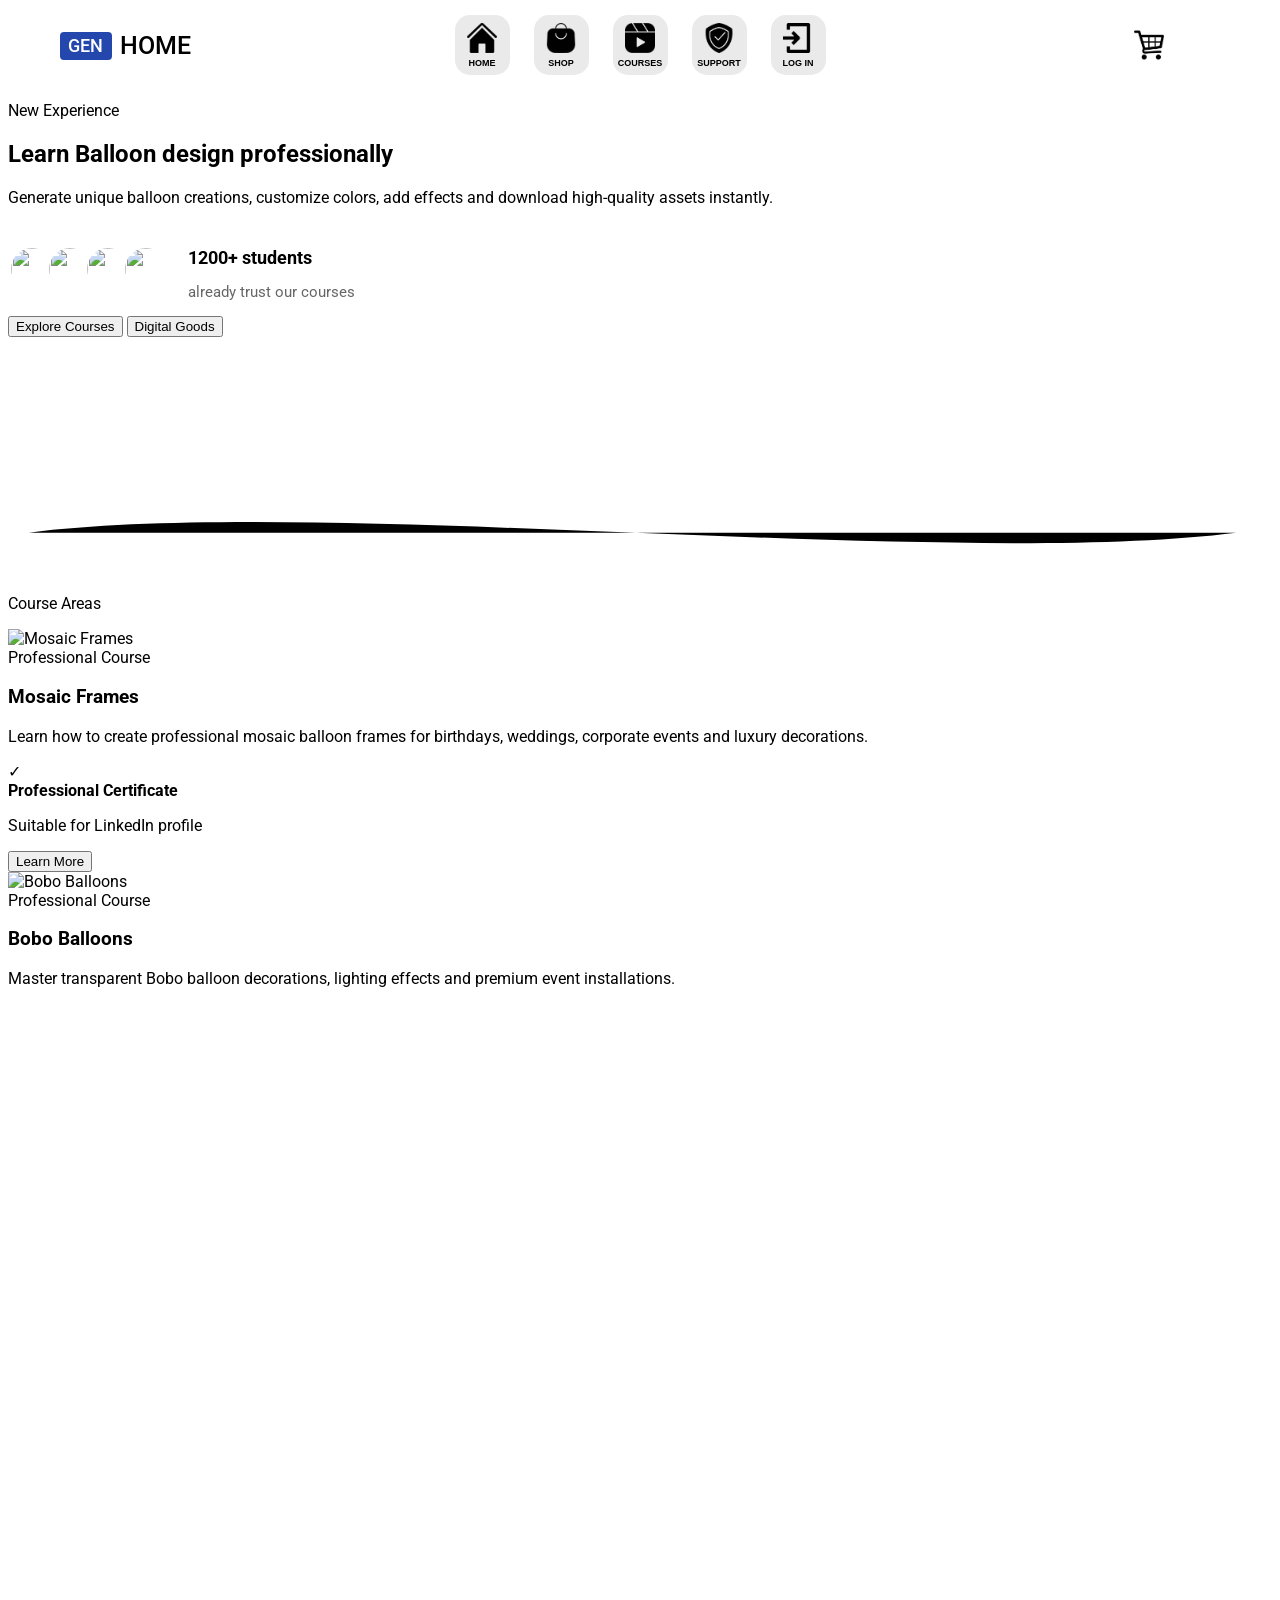
==== index.html @ 473365c7 "Update fmt.Println message from 'Hello' to 'Goodbye'" ====
<!DOCTYPE html>
<html>
  <head>
    <title>GenSpace</title>

    <meta name="viewport" content="width=device-width, initial-scale=1">

    <link rel="preconnect" href="https://fonts.googleapis.com">
    <link rel="preconnect" href="https://fonts.gstatic.com" crossorigin>
    <link href="https://fonts.googleapis.com/css2?family=Roboto:ital,wght@0,100..900;1,100..900&display=swap"
      rel="stylesheet">
    <link rel="stylesheet" href="styles/header.css">
    <link rel="stylesheet" href="styles/general.css">
    <link rel="stylesheet" href="styles/ad-style.css">
    <link rel="stylesheet" href="styles/footer.css">
    <link rel="stylesheet" href="styles/course.css">

    <link rel="stylesheet" href="styles/hero-block.css">
    <link rel="stylesheet" href="styles/update.css">
    <link rel="stylesheet" href="styles/product.css">
    <link rel="stylesheet" href="styles/index.css">
    <link rel="stylesheet" href="styles/showcase-test.css">
    <link rel="stylesheet" href="styles/dividing-line.css">
    <link rel="stylesheet" href="styles/course-areas.css">

    <script defer src="js/header.js"></script>
    <script defer src="js/confetti.js"></script>
    <script src="js/cart.js"></script>

    <script src="https://cdn.jsdelivr.net/npm/@supabase/supabase-js@2"></script>
    <script src="js/supabase.js"></script>
    <script defer src="js/home-products.js"></script>
  </head>
  <body>
    <header class="header">
      <button class="header-burger-btn" id="burger">
        <span></span><span></span><span></span>
      </button>
      <div class="logo" id="logo">
        <div>
          <div class="logo-txt">
            <p>GEN</p>
          </div>
        </div>
        <div class="page-name">
          <p>HOME</p>
        </div>
      </div>
      <div class="menu-buttons-row">
        <div class="menu-button-box">
          <button class="menu-button" onclick="window.location.href='index.html';">
            <img src="icons/home.png">
            HOME
          </button>
        </div>
        <div class="menu-button-box">
          <button class="menu-button" onclick="window.location.href='product-catalog.html';">
            <img src="icons/shop.png">
            SHOP
          </button>
      </div>
        <div class="menu-button-box">
          <button class="menu-button" onclick="window.location.href='course-catalog.html';">
            <img src="icons/courses.png">
            COURSES
          </button>
        </div>
        <div class="menu-button-box">
          <button class="menu-button">
            <img src="icons/support.png">
            SUPPORT
          </button>
        </div>
        <div class="menu-button-box">
          <button class="menu-button" onclick="window.location.href='auth.html';">
            <img src="icons/log in.png">
            LOG IN
          </button>
        </div>
      </div>
      <div class="cart">
        <button class="cart-button">
         <img src="icons/cart-2.png"> 
          </button>
      </div>
    </header>

  <section class="showcase-section">
  
    <div class="showcase-left">
  
      <span class="showcase-badge">
        New Experience
      </span>
  
      <h2>
        Learn Balloon design professionally
      </h2>
  
      <p>
        Generate unique balloon creations, customize colors,
        add effects and download high-quality assets instantly.
      </p>

      <div class="students">

          <div class="student-avatars">

            <img src="https://i.pravatar.cc/100?img=1" alt="">
            <img src="https://i.pravatar.cc/100?img=2" alt="">
            <img src="https://i.pravatar.cc/100?img=3" alt="">
            <img src="https://i.pravatar.cc/100?img=4" alt="">

          </div>

          <div class="student-info">
            <h4>1200+ students</h4>
            <p>already trust our courses</p>
          </div>

        </div>
  
      <div class="showcase-buttons">
        <button class="showcase-primary">
          Explore Courses
        </button>
  
        <button class="showcase-secondary">
          Digital Goods
        </button>
      </div>

    </div>
  
    <div class="showcase-right">
  
      <div class="showcase-video-box">
  
        <video autoplay muted loop playsinline class="showcase-video">
  
          <source src="videos/balloons-demo.mp4" type="video/mp4">
  
        </video>
  
      </div>
  
    </div>
  
  </section>

  <section class="dividing line">
    <div class="wave-divider">
  <svg viewBox="0 0 1200 80" preserveAspectRatio="none">
    <path
      d="M20 40
         C300 5, 900 75, 1180 40"
      class="wave-line"
    />
  </svg>
</div>
  </section>

  <div class="topic">
    <p>Course Areas</p>
  </div>

  <section class="course-areas">

  <div class="course-area-card">

    <div class="course-area-image">
      <img src="/mosaic.webp" alt="Mosaic Frames">
    </div>

    <div class="course-area-content">

      <span class="course-tag">
        Professional Course
      </span>

      <h3>Mosaic Frames</h3>

      <p>
        Learn how to create professional mosaic balloon frames for
        birthdays, weddings, corporate events and luxury decorations.
      </p>

      <div class="certificate-card">

        <div class="certificate-icon">
          ✓
        </div>

        <div>
          <strong>Professional Certificate</strong>
          <p>Suitable for LinkedIn profile</p>
        </div>

      </div>

      <button class="showcase-primary">
        Learn More
      </button>

    </div>

    

  </div>

  <div class="course-area-card">

    <div class="course-area-image">
      <img src="/bobo.webp" alt="Bobo Balloons">
    </div>

    <div class="course-area-content">

      <span class="course-tag">
        Professional Course
      </span>

      <h3>Bobo Balloons</h3>

      <p>
        Master transparent Bobo balloon decorations, lighting effects
        and premium event installations.
      </p>

      <div class="certificate-card">

        <div class="certificate-icon">
          ✓
        </div>

        <div>
          <strong>Professional Certificate</strong>
          <p>Suitable for LinkedIn profile</p>
        </div>

      </div>

      <button class="showcase-primary">
        Learn More
      </button>

    </div>

  </div>

  <div class="course-area-card">

    <div class="course-area-image">
      <img src="/balloon-design.webp" alt="Balloon Art">
    </div>

    <div class="course-area-content">

      <span class="course-tag">
        Professional Course
      </span>

      <h3>Balloon Art</h3>

      <p>
        Create stunning balloon sculptures, figures and artistic
        installations for events and exhibitions.
      </p>

      <div class="certificate-card">

        <div class="certificate-icon">
          ✓
        </div>

        <div>
          <strong>Professional Certificate</strong>
          <p>Suitable for LinkedIn profile</p>
        </div>

      </div>

      <button class="showcase-primary">
        Learn More
      </button>

    </div>

  </div>

  <div class="course-area-card">

    <div class="course-area-image">
      <img src="/digital.webp" alt="Digital Products">
    </div>

    <div class="course-area-content">

      <span class="course-tag">
        Professional Course
      </span>

      <h3>Digital Products Creation</h3>

      <p>
        Learn to create templates, guides, PDFs and digital products
        for balloon professionals.
      </p>

      <div class="certificate-card">

        <div class="certificate-icon">
          ✓
        </div>

        <div>
          <strong>Professional Certificate</strong>
          <p>Suitable for LinkedIn profile</p>
        </div>

      </div>

      <button class="showcase-primary">
        Learn More
      </button>

    </div>

  </div>

  <div class="course-area-card">

    <div class="course-area-image">
      <img src="/tool.webp" alt="Tools & Equipment">
    </div>

    <div class="course-area-content">

      <span class="course-tag">
        Professional Course
      </span>

      <h3>Tools & Equipment</h3>

      <p>
        Understand professional tools, inflation systems and equipment
        used by successful balloon decorators.
      </p>

      <div class="certificate-card">

        <div class="certificate-icon">
          ✓
        </div>

        <div>
          <strong>Professional Certificate</strong>
          <p>Suitable for LinkedIn profile</p>
        </div>

      </div>

      <button class="showcase-primary">
        Learn More
      </button>

    </div>

  </div>

</section>

  <section class="updates-section">

  <div class="updates-container">

    <div class="updates-left">

      <!--<div class="updates-badge">
        🔥 Latest Updates
      </div>-->

      <h2 class="updates-title">
        Stay Updated With Our
        <span>Latest Releases</span>
      </h2>
    </div>

    <div class="updates-right">

      <div class="update-card">
        <div class="update-tag">NEW COURSE</div>
        <h3>Luxury Balloon Installations</h3>
        <p>Master premium event decorations with step-by-step guidance.</p>
      </div>

      <div class="update-card">
        <div class="update-tag">NEW TEMPLATE</div>
        <h3>Printable Design Pack</h3>
        <p>Professional PDF resources ready for instant download.</p>
      </div>

      <div class="update-card">
        <div class="update-tag">COMING SOON</div>
        <h3>Business Growth Academy</h3>
        <p>Learn pricing, marketing and client acquisition strategies.</p>
      </div>

    </div>

  </div>

</section>

    <section class="featured-products">
  <div class="section-header">
    <h2>Featured Courses</h2>
    <button onclick="location.href='course-catalog.html'">
      View All
    </button>
  </div>

  <div id="featured-courses" class="catalog-grid"></div>
</section>

<section class="featured-products">
  <div class="section-header">
    <h2>Digital Goods</h2>
    <button onclick="location.href='product-catalog.html'">
      View All
    </button>
  </div>

  <div id="featured-files" class="catalog-product-grid"></div>
</section>


    <section class="digital-goods-preview">

    </section>

    <footer class="footer">
    
      <!-- TOP -->
      <div class="footer-top">
    
        <!-- Brand -->
        <div class="footer-brand">
            <span class="footer-logo-word">GENBALLOON LTD</span>
          </a>
          <p>Step-by-step balloon tutorials and digital courses for decorators of all levels.</p>
    
          <!-- Social -->
          <div class="social-row">
            <a href="#" class="social-btn" aria-label="TikTok">
              <svg viewBox="0 0 24 24" width="18" height="18">
                <path fill="currentColor"
                  d="M19.59 6.69a4.83 4.83 0 0 1-3.77-4.25V2h-3.45v13.67a2.89 2.89 0 0 1-2.88 2.5 2.89 2.89 0 0 1-2.89-2.89 2.89 2.89 0 0 1 2.89-2.89c.28 0 .54.04.79.1V9.01a6.33 6.33 0 0 0-.79-.05 6.34 6.34 0 0 0-6.34 6.34 6.34 6.34 0 0 0 6.34 6.34 6.34 6.34 0 0 0 6.33-6.34V8.69a8.2 8.2 0 0 0 4.79 1.52V6.76a4.85 4.85 0 0 1-1.02-.07z" />
              </svg>
            </a>
            <a href="#" class="social-btn" aria-label="Instagram">
              <svg viewBox="0 0 24 24" width="18" height="18" fill="none" stroke="currentColor" stroke-width="2"
                stroke-linecap="round" stroke-linejoin="round">
                <rect x="2" y="2" width="20" height="20" rx="5" ry="5" />
                <circle cx="12" cy="12" r="4" />
                <circle cx="17.5" cy="6.5" r="0.5" fill="currentColor" stroke="none" />
              </svg>
            </a>
            <a href="#" class="social-btn" aria-label="Facebook">
              <svg viewBox="0 0 24 24" width="18" height="18">
                <path fill="currentColor" d="M18 2h-3a5 5 0 0 0-5 5v3H7v4h3v8h4v-8h3l1-4h-4V7a1 1 0 0 1 1-1h3z" />
              </svg>
            </a>
            <a href="#" class="social-btn" aria-label="YouTube">
              <svg viewBox="0 0 24 24" width="18" height="18">
                <path fill="currentColor"
                  d="M22.54 6.42a2.78 2.78 0 0 0-1.95-1.96C18.88 4 12 4 12 4s-6.88 0-8.59.46a2.78 2.78 0 0 0-1.95 1.96A29 29 0 0 0 1 12a29 29 0 0 0 .46 5.58A2.78 2.78 0 0 0 3.41 19.6C5.12 20 12 20 12 20s6.88 0 8.59-.46a2.78 2.78 0 0 0 1.95-1.95A29 29 0 0 0 23 12a29 29 0 0 0-.46-5.58z" />
                <polygon fill="#fff" points="9.75 15.02 15.5 12 9.75 8.98 9.75 15.02" />
              </svg>
            </a>
          </div>
    
        </div>
    
        <!-- Services -->
        <div class="footer-col">
          <h4>Services</h4>
          <ul>
            <li><a href="#">Courses</a></li>
            <li><a href="#">Digital goods</a></li>
            <li><a href="#">Merch <span class="badge-new">new</span></a></li>
            <li><a href="#">Subscription</a></li>
          </ul>
        </div>
    
        <!-- Company -->
        <div class="footer-col">
          <h4>Company</h4>
          <ul>
            <li><a href="#">About us</a></li>
            <li><a href="#">Blog</a></li>
            <li><a href="#">Affiliates</a></li>
            <li><a href="#">Press</a></li>
          </ul>
        </div>
    
        <!-- Support -->
        <div class="footer-col">
          <h4>Support</h4>
          <ul>
            <li><a href="#">Contact us</a></li>
            <li><a href="#">FAQ</a></li>
            <li><a href="#">Shipping & delivery</a></li>
            <li><a href="#">Returns</a></li>
          </ul>
        </div>
    
      </div><!-- /footer-top -->
    
      <!-- TRUST BAR -->
      <div class="footer-trust">
        <span class="trust-label">Why shop with us</span>
        <div class="trust-pills">
          <div class="trust-pill">
            <svg viewBox="0 0 24 24">
              <path d="M12 22s8-4 8-10V5l-8-3-8 3v7c0 6 8 10 8 10z" />
            </svg>
            Secure checkout
          </div>
          <div class="trust-pill">
            <svg viewBox="0 0 24 24">
              <path d="M21 15v4a2 2 0 0 1-2 2H5a2 2 0 0 1-2-2v-4" />
              <polyline points="7 10 12 15 17 10" />
              <line x1="12" y1="15" x2="12" y2="3" />
            </svg>
            Instant digital access
          </div>
          <div class="trust-pill">
            <svg viewBox="0 0 24 24">
              <polyline points="20 12 20 22 4 22 4 12" />
              <rect x="2" y="7" width="20" height="5" />
              <path d="M12 22V7" />
              <path d="M12 7H7.5a2.5 2.5 0 0 1 0-5C11 2 12 7 12 7z" />
              <path d="M12 7h4.5a2.5 2.5 0 0 0 0-5C13 2 12 7 12 7z" />
            </svg>
            Free gift included
          </div>
          <div class="trust-pill">
            <svg viewBox="0 0 24 24">
              <path
                d="M22 16.92v3a2 2 0 0 1-2.18 2 19.79 19.79 0 0 1-8.63-3.07A19.5 19.5 0 0 1 4.69 12a19.79 19.79 0 0 1-3.07-8.67A2 2 0 0 1 3.6 1.29h3a2 2 0 0 1 2 1.72c.127.96.361 1.903.7 2.81a2 2 0 0 1-.45 2.11L7.91 8.91a16 16 0 0 0 6 6l.91-.91a2 2 0 0 1 2.11-.45c.907.339 1.85.573 2.81.7A2 2 0 0 1 21.73 16.92z" />
            </svg>
            Friendly support
          </div>
        </div>
      </div>
    
      <!-- BOTTOM -->
      <div class="footer-bottom">
        <span class="footer-copy">© 2026 Genballoon Ltd. All rights reserved.</span>
        <nav class="footer-legal" aria-label="Legal links">
          <a href="#">Privacy policy</a>
          <a href="#">Terms of use</a>
          <a href="#">Cookie settings</a>
        </nav>
      </div>
    
    </footer>

    

  </body>
</html>
---- styles/header.css ----
header {
  height: 90px;
  
  display: flex;
  flex-direction: row;
  justify-content: space-between;
  align-items: center;

  position: fixed;
  top: 0;
  left: 0;
  right: 0;

  padding-top: 0;

  z-index: 100;

  background-color: rgb(255, 255, 255);
  /*border-radius: 0px 0px 15px 15px;
  box-shadow: 5px 5px 5px 5px rgba(-10, 0.15, 0.15, 0.08);*/
}

.header-burger-btn {
  display: none;
  position: relative;
  width: 100px;
  height: 40px;
  border: none;
  background-color: transparent;
  margin-left: 22px;
  z-index: 2;

  -webkit-tap-highlight-color: transparent;
}

.header-burger-btn span {
  position: absolute;
  width: 30px;
  height: 3px;
  background-color: black;
  left: 5px;
  top: 18.5px; /* (Высота кнопки 40 - высота палочки 3) / 2 */
  transition: transform .5s, opacity .5s, background-color .5s;
}

.header-burger-btn span:nth-child(1){
  transform: translateY(-10px);
}

.header-burger-btn span:nth-child(2){
  transform: translateY(0px);
}

.header-burger-btn span:nth-child(3){
  transform: translateY(10px);
}

.header.open .header-burger-btn span {
  background-color: rgb(127, 0, 0);
}

.header.open .header-burger-btn span:nth-child(1){
  transform: translateY(0) rotate(45deg);
}

.header.open .header-burger-btn span:nth-child(2){
  opacity: 0;
}

.header.open .header-burger-btn span:nth-child(3){
  transform: translateY(0) rotate(-45deg);
}

.logo {
  width: 250px;
  display: flex;
  align-items: center;
  justify-content: center;
  gap: 8px;
  cursor: pointer;

  user-select: none;
    -webkit-user-select: none;
    -moz-user-select: none;
    -ms-user-select: none;
}

.logo-txt {
  width: 52px;
  height: 28px;

  background-color: rgb(36, 71, 174);
  color: white;

  display: flex;
  justify-content: center;
  align-items: center;

  font-size: 18px;
  font-weight: 500;

  border-radius: 4px;
}

.logo-txt {
  margin-top: 1px;
}

.confetti {
  position: fixed;
  width: 10px;
  height: 10px;
  pointer-events: none;
  z-index: 9999;
  animation: confettiFly 1.5s ease-out forwards;
}

@keyframes confettiFly {
  0% {
    transform: translate(0, 0) rotate(0deg);
    opacity: 1;
  }

  100% {
    transform: translate(var(--x), var(--y)) rotate(720deg);
    opacity: 0;
  }
}

.logo-icon {
  height: 30px;
}

.page-name {
  font-size: 25px;
  font-weight: 500;
  padding-bottom: 0px;
  margin-left: 0px;
}

.menu-buttons-row {
  display: flex;
  flex-direction: row;
  justify-content: space-between;
  margin-left: 0px;
  align-items: center;
}

.menu-button {
  font-size: 9px;
  font-weight: 700;
  display: flex;
  flex-direction: column;
  row-gap: 5px;
  align-items: center;
  justify-content: center;
  width: 55px;
  height: 60px;
  background-color: rgb(234, 234, 234);
  border-width: 0;
  border-radius: 15px;
  margin-left: 12px;
  margin-right: 12px;
  transition:0.5s;
  cursor: pointer;
}

.menu-button img{
  height: 30px;
}

.menu-button:hover {
  background-color: rgb(252, 225, 157);
}

.menu-button.active {
  background-color: rgb(252, 225, 157); 
  cursor: default; 
}

.cart {
  width: 250px;
  text-align: start;
  display: flex;
  flex-direction: row;
  justify-content: center;
  align-items: center;
  column-gap: 10px;
}

.profile a{
  text-decoration: none;
}

.cart-button {
  width: 55px;
  height: 60px;
  font-size: 9px;
  font-weight: 700;
  display: flex;
  flex-direction: column;
  row-gap: 5px;
  align-items: start;
  justify-content: center;
  background-color: rgb(255, 255, 255);
  border-width: 0;
  border-radius: 15px;
  margin-left: 12px;
  margin-right: 12px;
  transition:0.5s;
  cursor: pointer;
  position: relative;
}

.cart-button img {
  height: 30px;
}

@media (max-width: 900px) {
  header {
    height: 75px;
  }

  .logo-txt {
    font-weight: 500;
  }

  .logo-icon {
    height: 30px;
  }

  .page-name {
    font-size: 25px;
  }

  .header-burger-btn {
    display: block;
  }

  .cart {
    width: 140px;
  }

  .profile-button {
    height: 40px;
    width: 40px;
    border-radius: 10px;
  }

  .menu-buttons-row {
    position: fixed;
    left: -95px;
    top: 0;
    width: 90px;
    height: 100dvh;
    display: block;
    padding: 90px 4px 20px 8px;
    background-color: white;
    transition: transform .5s;
    border: none; /* Сбрасываем все старые границы */
    border-right: 1px solid rgba(0, 0, 0, 0.1); /* Тонкая, едва заметная линия справа */
  
  /* Закругляем только правые углы */
    border-radius: 0 20px 20px 0; 
  
  /* Добавляем мягкую тень для объема */
    box-shadow: 4px 0 15px rgba(0, 0, 0, 0.05);

    display: flex;   /* Включаем flex для выравнивания содержимого */
    flex-direction: column; /* Элементы в колонку */
    align-items: center;    /* Центрируем элементы по горизонтали */
    justify-content: flex-start;
    border-width: 2px;
    border-style: solid;
    border-color: rgb(238, 238, 238);
  }

  .menu-button-box {
    margin-top: 15px;
    margin-left: 2px;
  }

  .header.open .menu-buttons-row{
    transform: translateX(100%);
  }

  .cart-button img {
  height: 25px;
}
}
---- styles/general.css ----
*{
  box-sizing:border-box;
}

html,
body{
  overflow-x:hidden;
}

html {
  scrollbar-gutter: stable; 
  touch-action: manipulation
}

body {
  font-family: Roboto, arial;
  margin-top: 8%;

  -webkit-user-select: none;
  user-select: none;
}

html, body {
  height: 100%;
}


section, main {
  flex: 1;
}

.catalog-name {
  font-size: 21px;
  font-weight: 500;
  width: 93%;
  max-width: 1500px;
  margin-left: 5%;
}
---- styles/footer.css ----
/* ── RESET INSIDE FOOTER ── */
.footer *,
.footer *::before,
.footer *::after {
  box-sizing: border-box;
  margin: 0;
  padding: 0;
}
 
/* ── FOOTER WRAPPER ── */
.footer {
  width: 100%;
  display: block;
  clear: both;
  background: #ffffff;
  border-top: 1px solid #e5e7eb;
  font-family: 'Inter', 'Roboto', sans-serif;
  margin-top: 20px;
}
 
/* ── TOP: logo + columns ── */
.footer-top {
  display: grid;
  grid-template-columns: 2fr 1fr 1fr 1fr;
  gap: 2.5rem;
  padding: 3rem 5vw 2.5rem;
  border-bottom: 1px solid #f0f1f5;
}
 
/* ── BRAND COLUMN ── */
.footer-logo-word {
  font-size: 17px;
  font-weight: 700;
  color: #111827;
  letter-spacing: 0.08em;
}
 
.footer-brand p {
  font-size: 13.5px;
  color: #6b7280;
  line-height: 1.7;
  margin-bottom: 1.25rem;
  margin-top: 1rem;
  max-width: 240px;
}
 
/* ── SOCIAL ICONS ── */
.social-row {
  display: flex;
  gap: 8px;
}
 
.social-btn {
  width: 36px;
  height: 36px;
  border-radius: 8px;
  border: 1px solid #e5e7eb;
  background: #fff;
  display: flex;
  align-items: center;
  justify-content: center;
  color: #6b7280;
  text-decoration: none;
  transition: border-color .15s, color .15s, background .15s;
  flex-shrink: 0;
}
 
.social-btn:hover {
  border-color: #2e52c8;
  color: #2e52c8;
  background: #eff2ff;
}
 
.social-btn svg {
  width: 18px;
  height: 18px;
}
 
/* ── NAV COLUMNS ── */
.footer-col h4 {
  font-size: 11px;
  font-weight: 600;
  letter-spacing: 0.1em;
  text-transform: uppercase;
  color: #9ca3af;
  margin-bottom: 0.9rem;
}
 
.footer-col ul {
  list-style: none;
  display: flex;
  flex-direction: column;
  gap: 0.6rem;
}
 
.footer-col ul li a {
  font-size: 13.5px;
  color: #374151;
  text-decoration: none;
  transition: color .15s;
}
 
.footer-col ul li a:hover { color: #2e52c8; }
 
.badge-new {
  display: inline-block;
  font-size: 10px;
  font-weight: 600;
  background: #dbeafe;
  color: #1d4ed8;
  border-radius: 4px;
  padding: 1px 6px;
  margin-left: 6px;
  vertical-align: middle;
  letter-spacing: 0.02em;
}
 
/* ── TRUST BAR ── */
.footer-trust {
  display: flex;
  align-items: center;
  gap: 0.75rem 1.5rem;
  padding: 1rem 5vw;
  border-bottom: 1px solid #f0f1f5;
  flex-wrap: wrap;
  background: #fafafa;
}
 
.trust-label {
  font-size: 12px;
  color: #9ca3af;
  font-weight: 500;
  white-space: nowrap;
}
 
.trust-pills {
  display: flex;
  gap: 8px;
  flex-wrap: wrap;
}
 
.trust-pill {
  display: flex;
  align-items: center;
  gap: 5px;
  background: #f0fdf4;
  border: 1px solid #bbf7d0;
  border-radius: 20px;
  padding: 4px 11px;
  font-size: 12px;
  color: #16a34a;
  font-weight: 500;
}
 
.trust-pill svg {
  width: 14px;
  height: 14px;
  stroke: currentColor;
  fill: none;
  stroke-width: 2;
  stroke-linecap: round;
  stroke-linejoin: round;
  flex-shrink: 0;
}
 
/* ── BOTTOM BAR ── */
.footer-bottom {
  display: flex;
  align-items: center;
  justify-content: space-between;
  padding: 1rem 5vw;
  background: #f5f6fa;
  flex-wrap: wrap;
  gap: 0.5rem;
}
 
.footer-copy {
  font-size: 12px;
  color: #9ca3af;
}
 
.footer-legal {
  display: flex;
  gap: 1.25rem;
  flex-wrap: wrap;
}
 
.footer-legal a {
  font-size: 12px;
  color: #9ca3af;
  text-decoration: none;
  transition: color .15s;
}
 
.footer-legal a:hover { color: #374151; }
 
/* ══════════════════════════════════
   RESPONSIVE
══════════════════════════════════ */
 
/* Tablet */
@media (max-width: 900px) {
  .footer-top {
    grid-template-columns: 1fr 1fr;
    gap: 2rem;
  }
 
  .footer-brand {
    grid-column: 1 / -1;
  }
 
  .footer-brand p { max-width: 100%; }
}
 
/* Mobile */
@media (max-width: 560px) {
  .footer-top {
    grid-template-columns: 1fr;
    gap: 2rem;
    padding: 2rem 1.25rem 1.75rem;
  }
 
  .footer-brand { grid-column: auto; }
 
  .footer-col { display: none; }
 
  .footer-trust {
    flex-direction: column;
    align-items: flex-start;
    padding: 1rem 1.25rem;
    gap: 0.75rem;
  }
 
  .footer-bottom {
    flex-direction: column;
    align-items: flex-start;
    padding: 1rem 1.25rem;
  }
 
  .footer-legal { gap: 0.75rem; }
 
  .trust-pills { gap: 6px; }
}
---- styles/course.css ----
.catalog-grid {
  width: 93%;
  
  display: grid;
  grid-template-columns: repeat(auto-fit, minmax(405px, max-content));
  gap: 45px;
  justify-content: start;
  justify-items: center; 
  margin: 20px auto;
}

.course-card {
  width: 100%;
  max-width: 405px;
  margin: 0 auto;
  display: grid;
  grid-template-columns: 2fr 1fr;
  column-gap: 0px;
  row-gap: 0px;
  border-width: 2px;
  border-color: rgb(238, 238, 238);
  border-style: solid;
  border-radius: 20px;
  padding: 12px;
  box-shadow: 5px 10px 15px rgba(0, 0, 0, 0.10);
  background-color: rgb(247, 246, 246);
  box-sizing: border-box;
}

.course-thumbnail {
  grid-column: span 3;
}

.thumbnail {
  width: 100%;
  height: auto;
  aspect-ratio: 16 / 9;
  object-fit: cover;
  border-radius: 12px;
}

.course-name-box {
  height: 40px;
  font-weight: bold;
  font-size: 17px;
  margin-top: 10px;
  display: flex;
  line-height: 1.2;
  grid-column: span 2;
}

.course-name {
  margin-top: 5px;
}

.price-box {
  display: flex;
  flex-direction: column;
  justify-content: flex-end;
  align-items: end;
  height: 50px;
}

.price-ammount-box {
  height: 42px;
  width: 80px;
  font-weight: bold;
  font-size: 20px;
  color: rgb(0, 0, 0);
  background-color: rgb(200, 225, 249);
  border: 2px solid rgba(0, 0, 0, 0.1);
  border-radius: 8px;
  border-style: solid;
  display: flex;
  justify-content: center; /* Центр по горизонтали */
  align-items: center;
}

.teg-box {
  font-size: 10px;
  font-weight: 600;
  height: 25px;
  margin-top: 4%;
  margin-bottom: 0;
  grid-column: span 3;
  display: grid;
  grid-template-columns: 1fr 1.3fr 1fr;
}

.teg-1,
.teg-2,
.teg-3 {
  text-align: center;
  height: 57%;
}

.teg-1 {
  border-right: 1px solid rgb(177, 177, 177);
  display: flex;
  justify-content: left;
}

.teg-1-text {
  background-color: rgb(9, 59, 213);
  border-radius: 5px;
  display: flex;
  justify-content: center; /* по горизонтали */
  align-items: center;   
  color: white;
  width: 105px;
  height: 19px;
  margin-bottom: 10px;
}

.teg-1-text img {
  width: 13px;
  padding-left: 0;
  padding-right: 3%;
}

.teg-2 {
  border-right: 1px solid rgb(177, 177, 177);
  display: flex;
  justify-content: center;
}

.teg-2-text {
  display: flex;
  justify-content: center; 
  align-items: center;   
  color: rgb(55, 55, 55);
  width: 90px;
  height: 18px;
  margin-bottom: 10px;
  white-space: nowrap;
}

.teg-3 {
  display: flex;
  justify-content: right;
  margin-right: 3px;
}

.teg-3-text {
  display: flex;
  justify-content: center; 
  align-items: center;   
  color: rgb(55, 55, 55);
  width: 90px;
  height: 18px;
  margin-bottom: 10px;
  white-space: nowrap;
}

.course-description {
  height: 100px;
  grid-column: span 3; 
  text-align: justify;
  border-top: 1px solid rgb(177, 177, 177);
  display: flex;
}

.description-text {
  font-size: 14px;
  line-height: 22px;
  display: flex;
  
  align-items: flex-start;
  justify-content: flex-start;
  
  padding-top: 10px;
  width: 100%;

  overflow-wrap: break-word;
  word-break: break-word;
}

.description-text p {
  margin: 0; 
}

.start-course {
  grid-column: span 3;
}

.start-button {
  font-size: 16px;
  font-weight: 540;
  color: white;
  background-color: #4e71a9;
  width: 100%;
  height: 38px;
  border-width: 0;
  border-style: solid;
  border-radius: 17px;
}

@media (max-width: 400px) {
  .catalog-grid {
    gap: 50px;
    justify-content: center;
    justify-items: center; 
  }

  .course-card {
    grid-template-columns: 1fr; 
    width: 360px;
  }

  .course-name-box {
    text-align: left;
    font-size: 16px;
    margin-right: 15px;
  }

  .price-ammount-box {
    font-size: 15px;
    font-weight: 500;
    margin-top: 5px;
    height: 40px;
    width: 70px;
  }

  .teg-box {
    font-size: 9px;
  }

  .teg-1-text {
    width: 95px;
  }

  .teg-1-text img {
    height: 10px;
    padding-bottom: 1px;
  }

  .course-description {
    height: 105px;
  }

  .description-text {
    font-size: 12px;
    line-height: 1.4;
    text-align: left;
  }

  .start-button {
    height: 35px;
    font-size: 16px;
  }
}

@media (max-width: 1250px) {
  .catalog-grid {
    margin: 50px auto 20px auto; }
  }
---- styles/hero-block.css ----
*{
  box-sizing:border-box;
}

html,
body{
  overflow-x:hidden;
}

.hero{
  width:100%;
  margin-top: 30px;
}

.hero-container{
  max-width:90%;
  margin:auto;

  display:flex;
  align-items:center;
  justify-content:space-between;
  gap:40px;

  background-color: rgb(247, 246, 246);
  border-radius:32px;
  border-width: 2px;
  border-style: solid;
  border-color: rgb(238, 238, 238);
  padding:20px;
}
  /*box-shadow: 5px 10px 15px rgba(0, 0, 0, 0.10);
}*/

.hero-left,
.hero-right{
  min-width:0;
}

.hero-left{
  flex:1;
}

.hero-badge{
  display:inline-flex;
  align-items:center;
  gap:8px;

  padding:10px 16px;
  border-radius:999px;

  background:#f3e8ff;
  color:#9333ea;

  font-size:14px;
  font-weight:600;

  margin-bottom:5px;
}

.hero-title{
  font-size:64px;
  line-height:1.20;
  font-weight:800;
  margin-bottom:10px;
  margin-top: 10px;
}

.hero-title span{
  color:rgb(9, 59, 213);
}

.hero-text{
  font-size:20px;
  line-height:1.7;
  color:#555;
  max-width:600px;

  margin-bottom:28px;
}

.hero-buttons{
  display:flex;
  gap:16px;
  flex-wrap:wrap;

  margin-bottom:20px;
}

.btn{
  border:none;
  cursor:pointer;

  padding:18px 28px;
  border-radius:18px;

  font-size:16px;
  font-weight:600;

  transition:0.3s;
}

.btn-primary{
  background:#39c13f;
  color:white;
}

.btn-primary:hover{
  background:#06a200;
}

.btn-primary:hover{
  
}

.btn-secondary{
  background:white;
  border:2px solid #ddd;
}

.btn-secondary:hover{
  background:#f7f7f7;
}

.students{
  display:flex;
  align-items:center;
  gap:18px;
}

.student-avatars{
  display:flex;
}

.student-avatars img{
  width:48px;
  height:48px;
  border-radius:50%;
  object-fit:cover;

  border:3px solid white;
  margin-left:-10px;
}

.student-avatars img:first-child{
  margin-left:0;
}

.student-info h4{
  font-size:18px;
  margin-bottom:4px;
}

.student-info p{
  color:#666;
  font-size:15px;
}

.hero-right{
  flex:1;

  display:flex;
  justify-content:center;
}

.hero-image{
  width:100%;
  max-width:560px;

  border-radius:28px;
  overflow:hidden;

  position:relative;
}

.hero-image img{
  width:100%;
  display:block;
  object-fit:cover;
}


@media(max-width:992px){

  .hero-container{
    flex-direction:column;
    padding:28px 28px;
    gap:40px;
  }

  .hero-title{
    font-size:48px;
  }

  .hero-text{
    font-size:18px;
  }

}

@media(max-width:640px){

  .hero{
    padding:5px 5px;
  }

  .hero-container{
    padding:20px 20px;
    border-radius:24px;
    max-width: 98%;
  }

  .hero-title{
    font-size:36px;
  }

  .hero-text{
    font-size:16px;
    line-height:1.6;
  }

  .hero-buttons{
    flex-direction:column;
  }

  .btn{
    width:100%;
  }

  .students{
    
  }

  .student-avatars img{
    width:42px;
    height:42px;
  }

  .hero-right {
    display: none;
  }

}

@media (max-width: 500px) {
  body {
    margin-top: 20%;
  }
}
---- styles/update.css ----
.updates-section{
  width:100%;
  margin-top:40px;
}

.updates-container{
  max-width:90%;
  margin:auto;

  display:flex;
  justify-content:space-between;
  align-items:center;
  gap:10px;

  padding:35px;

  border-radius:32px;

  background:linear-gradient(
    135deg,
    rgba(0, 0, 0, 0.847),
    rgba(0, 0, 0, 0.84)
  );

  color:white;

  overflow:hidden;
  position:relative;
}

.updates-left{
  flex:1;
  position:relative;
  z-index:2;
}

.updates-badge{
  display:inline-flex;

  padding:10px 16px;

  border-radius:999px;

  background:rgba(255,255,255,.15);

  backdrop-filter:blur(10px);

  font-size:14px;
  font-weight:600;

  margin-bottom:15px;
}

.updates-title{
  font-size:52px;
  font-weight:800;

  line-height:1.15;

  margin:0 0 15px;
}

.updates-title span{
  color:#fac20a;
}


.updates-right{
  flex:1;

  display:flex;
  flex-direction:column;
  gap:15px;

  position:relative;
  z-index:2;
}

.update-card{
  background:rgba(255,255,255,.12);

  backdrop-filter:blur(15px);

  border:1px solid rgba(255,255,255,.15);

  border-radius:20px;

  padding:20px;
}

.update-tag{
  display:inline-block;

  padding:6px 12px;

  border-radius:999px;

  background:#fac20a;
  color:black;

  font-size:12px;
  font-weight:700;

  margin-bottom:10px;
}

.update-card h3{
  margin:0 0 10px;
}

.update-card p{
  margin:0;
  opacity:.9;
}

@media(max-width:992px){

  .updates-container{
    flex-direction:column;
  }

  .updates-title{
    font-size:42px;
  }

}

@media(max-width:640px){

  .updates-container{
    max-width:98%;
    padding:25px;
  }

  .updates-title{
    font-size:32px;
  }

  .updates-text{
    font-size:16px;
  }

  .updates-buttons{
    flex-direction:column;
  }

  .updates-btn-primary,
  .updates-btn-secondary{
    width:100%;
  }

}
---- styles/product.css ----
html,
body {
  min-height: 100vh;
}

body {
  display: flex;
  flex-direction: column;
}

section {
  flex: 1;
}

.catalog-product-grid {
  width: 93%;
  max-width: 1500px;
  display: grid;
  grid-template-columns: repeat(auto-fill, 200px);
  gap: 35px;
  justify-content: start;
  justify-items: center; 
  margin: 20px auto;
}

.product-card {
  width: 100%;
  max-width: 200px;
  margin: 0 auto;
  display: grid;
  grid-template-columns: 1fr 1fr;
  column-gap: 0px;
  row-gap: 0px;
  border-width: 2px;
  border-color: rgb(238, 238, 238);
  border-style: solid;
  border-radius: 20px;
  padding: 12px;
  box-shadow: 5px 10px 15px rgba(0, 0, 0, 0.10);
  background-color: rgb(247, 246, 246);
  box-sizing: border-box;
  cursor: pointer;
}

.product-thumbnail {
  grid-column: span 2;
}

.p-thumbnail {
  width: 100%;
  height: auto;
  aspect-ratio: 1 / 1;
  object-fit: cover;
  border-radius: 12px;
}

.product-name-box {
  height: 40px;
  font-weight: 500;
  font-size: 13px;
  margin-top: 13px;
  display: flex;
  line-height: 1.2;
  grid-column: span 2;
}

.product-name {
  margin-top: 0;
}

.product-description {
  height: 50px;
  grid-column: span 2; 
  text-align: justify;
  border-top: 1px solid rgb(177, 177, 177);
}

.p-description-text {
  font-size: 10px;
  display: flex;
  
  align-items: flex-start;
  justify-content: flex-start;
  
  padding-top: 5px;
  width: 100%;
}

.p-description-text p {
  margin: 0; 
}

.p-buy-link {
  grid-column: 1;
  font-size: 14px;
  font-weight: 600;
  color: white;
  background-color: #4e71a9;
  width: 110%;
  height: 38px;
  border-radius: 8px;
  display: flex;
  justify-content: center;
  align-items: center;
  text-decoration: none;
  border: none;
  outline: none;
  cursor: pointer;
}

.p-price-box {
  grid-column: 2;
  display: flex;
  flex-direction: column;
  justify-content: center;
  align-items: end;
  height: 38px;
}

.p-price-ammount-box {
  height: 38px;
  width: 75%;
  font-weight: bold;
  font-size: 14px;
  color: rgb(0, 0, 0);
  background-color: rgb(200, 225, 249);
  border: 1px solid rgba(0, 0, 0, 0.1);
  border-radius: 8px;
  border-style: solid;
  display: flex;
  justify-content: center;
  align-items: center;
}

.add-to-cart-btn{
  transition: transform 0.15s ease;
}

.add-to-cart-btn:active{
  transform: scale(0.9);
}

@media (max-width: 500px) {
  body {
    margin-top: 80px;
  }

  .catalog-product-grid {
    grid-template-columns: 1fr 1fr;
    gap: 8px;
    width: 96%;
    margin: 10px auto;
    justify-content: center;
    justify-items: center; 
  }

  .product-card { 
    padding: 8px;
    border-radius: 12px;
  }

  .product-name-box {
    height: 40px;
    text-align: left;
    font-size: 14px;
    margin-right: 0px;
    margin-bottom: 5px;
  }

  .product-description {
    height: 45px;
    min-height: auto;
    display: none;
  }

  .p-description-text {
    font-size: 11px;
    line-height: 1.2;
    padding-top: 5px;
  }

  .p-buy-link {
    height: 38px;
    font-size: 14px;
    font-weight: 400;
    border-radius: 4px;
  }

  .p-price-box {
    height: 38px;
  }

  .p-price-ammount-box {
    font-size: 15px;
    font-weight: 500;
    height: 38px;
    width: 75%;
    border-radius: 4px;
  }
}

@media (max-width: 1250px) {
  .catalog-grid {
    margin: 50px auto 20px auto; }
  }
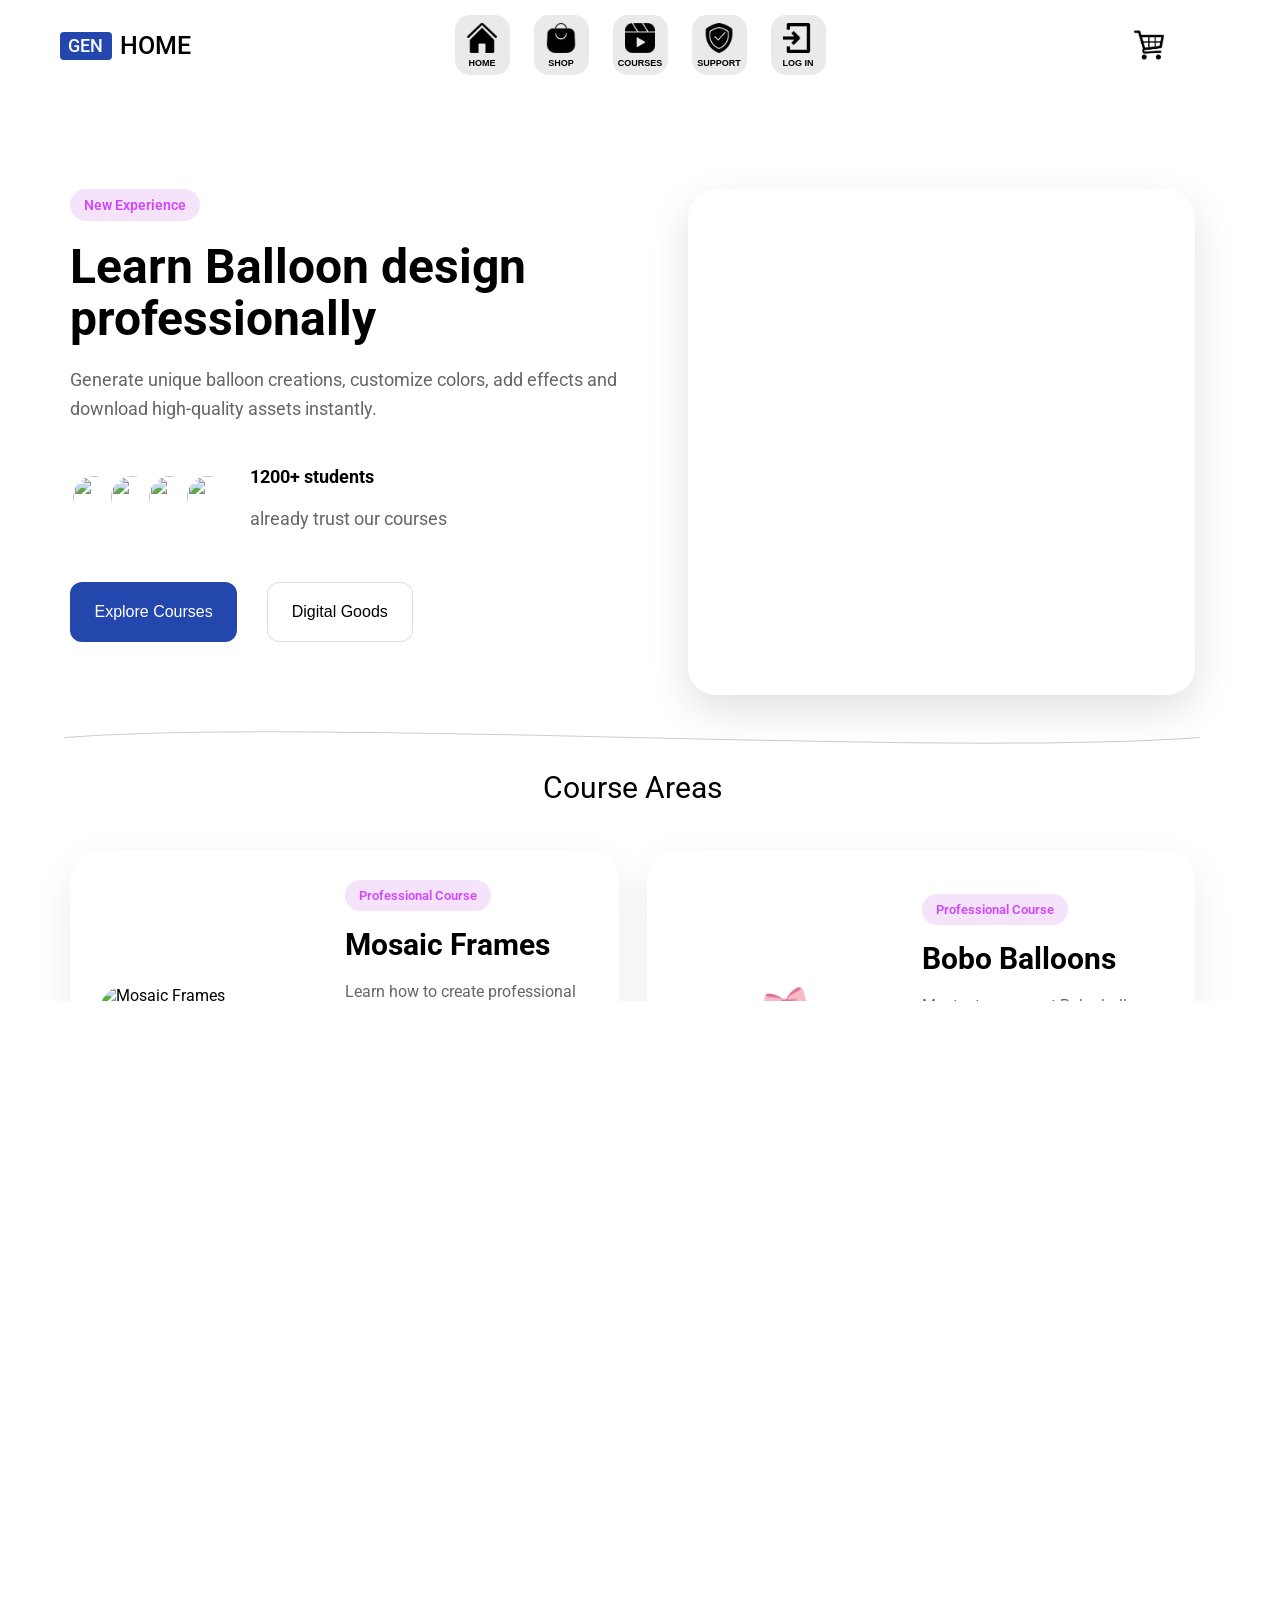
==== commit da2dce11: "Update index.html" ====
--- a/index.html
+++ b/index.html
@@ -169,7 +169,7 @@
   <div class="course-area-card">
 
     <div class="course-area-image">
-      <img src="/mosaic.webp" alt="Mosaic Frames">
+      <img src="genballoon/mosaic.webp" alt="Mosaic Frames">
     </div>
 
     <div class="course-area-content">
--- a/styles/product.css
+++ b/styles/product.css
@@ -1,26 +1,19 @@
-html,
-body {
-  min-height: 100vh;
-}
-
-body {
-  display: flex;
-  flex-direction: column;
-}
-
-section {
-  flex: 1;
-}
-
 .catalog-product-grid {
   width: 93%;
   max-width: 1500px;
+
   display: grid;
-  grid-template-columns: repeat(auto-fill, 200px);
-  gap: 35px;
-  justify-content: start;
-  justify-items: center; 
-  margin: 20px auto;
+
+  grid-template-columns: repeat(auto-fill, minmax(180px, 1fr));
+
+  gap: 25px;
+
+  justify-content: center;
+  justify-items: center;
+
+  margin: 0px;
+  margin-top: 2%;
+  margin-left: 2%;
 }
 
 .product-card {
@@ -58,7 +51,7 @@
   height: 40px;
   font-weight: 500;
   font-size: 13px;
-  margin-top: 13px;
+  margin-top: 5px;
   display: flex;
   line-height: 1.2;
   grid-column: span 2;
@@ -82,7 +75,7 @@
   align-items: flex-start;
   justify-content: flex-start;
   
-  padding-top: 5px;
+  padding-top: 5%;
   width: 100%;
 }
 
@@ -95,16 +88,15 @@
   font-size: 14px;
   font-weight: 600;
   color: white;
-  background-color: #4e71a9;
+  background-color: rgb(36, 71, 174);
   width: 110%;
   height: 38px;
   border-radius: 8px;
+  border-width: 0px;
   display: flex;
   justify-content: center;
   align-items: center;
   text-decoration: none;
-  border: none;
-  outline: none;
   cursor: pointer;
 }
 
@@ -120,38 +112,20 @@
 .p-price-ammount-box {
   height: 38px;
   width: 75%;
-  font-weight: bold;
-  font-size: 14px;
-  color: rgb(0, 0, 0);
-  background-color: rgb(200, 225, 249);
-  border: 1px solid rgba(0, 0, 0, 0.1);
-  border-radius: 8px;
-  border-style: solid;
+  font-size: 18px;
+  color: black;
+  
+  
   display: flex;
   justify-content: center;
   align-items: center;
 }
 
-.add-to-cart-btn{
-  transition: transform 0.15s ease;
-}
-
-.add-to-cart-btn:active{
-  transform: scale(0.9);
-}
-
 @media (max-width: 500px) {
-  body {
-    margin-top: 80px;
-  }
-
   .catalog-product-grid {
     grid-template-columns: 1fr 1fr;
-    gap: 8px;
     width: 96%;
     margin: 10px auto;
-    justify-content: center;
-    justify-items: center; 
   }
 
   .product-card { 
@@ -191,7 +165,7 @@
   }
 
   .p-price-ammount-box {
-    font-size: 15px;
+    font-size: 14px;
     font-weight: 500;
     height: 38px;
     width: 75%;
--- a/styles/index.css
+++ b/styles/index.css
@@ -0,0 +1,15 @@
+.section-header {
+  margin-left: 5%;
+}
+
+.topic{
+  height: 30px;
+  font-size: 30px;
+  color: #000000;
+  text-align: center;
+  margin: 0px;
+}
+
+.topic p{
+  margin: 0px;
+}
--- a/styles/showcase-test.css
+++ b/styles/showcase-test.css
@@ -0,0 +1,220 @@
+.showcase-section{
+  width:90%;
+  max-width:1400px;
+  margin:20px auto;
+  margin-top: 7%;
+
+  display:flex;
+  align-items:start;
+  justify-content:space-between;
+  gap:60px;
+}
+
+.showcase-left{
+  flex:1.1;
+}
+
+.showcase-right{
+  flex:1;
+  display:flex;
+  justify-content:end;
+}
+
+.showcase-badge{
+  display:inline-block;
+
+  padding:8px 14px;
+
+  border-radius:999px;
+
+  background:#f5e2fb;
+  color:#d048f9;
+
+  font-size:14px;
+  font-weight:600;
+
+  margin-bottom:20px;
+}
+
+.showcase-left h2{
+  font-size:48px;
+  line-height:1.1;
+  margin:0 0 20px;
+}
+
+.showcase-left p{
+  font-size:18px;
+  line-height:1.6;
+  color:#666;
+
+  max-width:550px;
+}
+
+.showcase-buttons{
+  display:flex;
+  gap:30px;
+  margin-top:30px;
+}
+
+.showcase-primary{
+  height:60px;
+  padding:0 24px;
+  font-size:16px;
+
+  border:none;
+  border-radius:12px;
+
+  background:rgb(36, 71, 174);
+  color:white;
+
+  cursor:pointer;
+  transition:0.2s;
+}
+
+.showcase-primary:hover{
+  transform:translateY(-2px);
+}
+
+.showcase-secondary{
+  height:60px;
+  padding:0 24px;
+  font-size:16px;
+
+  border-radius:12px;
+  border:1px solid #ddd;
+
+  background:white;
+
+  cursor:pointer;
+  transition:0.2s;
+}
+
+.showcase-secondary:hover{
+  transform:translateY(-2px);
+}
+
+.showcase-video-box{
+  position:relative;
+
+  width:100%;
+  max-width:520px;
+
+  aspect-ratio:1/1;
+
+  border-radius:28px;
+
+  overflow:hidden;
+
+  box-shadow:
+    0 15px 40px rgba(0,0,0,0.12);
+}
+
+.showcase-video{
+  width:100%;
+  height:100%;
+
+  object-fit:cover;
+  display:block;
+}
+
+.floating-preview{
+  position:absolute;
+
+  background:white;
+
+  padding:12px 18px;
+
+  border-radius:14px;
+
+  font-size:14px;
+  font-weight:600;
+
+  box-shadow:
+    0 10px 25px rgba(0,0,0,0.15);
+
+  animation:floaty 5s ease-in-out infinite;
+}
+
+.preview-1{
+  top:25px;
+  left:25px;
+}
+
+.preview-2{
+  bottom:25px;
+  right:25px;
+
+  animation-delay:1.5s;
+}
+
+.preview-3{
+  top:50%;
+  left:-20px;
+
+  animation-delay:3s;
+}
+
+@keyframes floaty{
+
+  0%{
+    transform:translateY(0);
+  }
+
+  50%{
+    transform:translateY(-10px);
+  }
+
+  100%{
+    transform:translateY(0);
+  }
+
+}
+
+@media(max-width:900px){
+
+  .showcase-section{
+    flex-direction:column;
+    gap:30px;
+
+    text-align:start;
+
+    margin-top:3%;
+  }
+
+  .showcase-left{
+    width:100%;
+  }
+
+  .showcase-right{
+    width:100%;
+    justify-content: center;
+  }
+
+  .showcase-left h2{
+    font-size:28px;
+  }
+
+  .showcase-left p{
+    display:none;
+  }
+
+  .showcase-buttons{
+    justify-content:center;
+    flex-wrap:wrap;
+    gap:15px;
+  }
+
+  .showcase-video-box{
+    max-width:420px;
+  }
+
+  .floating-preview{
+    font-size:12px;
+    padding:10px 14px;
+  }
+
+  .showcase-badge{
+    display:none;
+  }
+
+}
--- a/styles/dividing-line.css
+++ b/styles/dividing-line.css
@@ -0,0 +1,28 @@
+.wave-divider{
+  width:min(94%, 1400px);
+  margin:10px auto;
+}
+
+.wave-divider svg{
+  width:100%;
+  height:45px;
+  display:block;
+}
+
+.wave-line{
+  fill:none;
+  stroke:#000;
+  opacity:.2;
+  stroke-width:1.8;
+  stroke-linecap:round;
+
+  stroke-dasharray:1500;
+  stroke-dashoffset:1500;
+  animation:drawWave 4s ease-out forwards;
+}
+
+@keyframes drawWave{
+  to{
+    stroke-dashoffset:0;
+  }
+}
--- a/styles/course-areas.css
+++ b/styles/course-areas.css
@@ -0,0 +1,216 @@
+.course-areas{
+  width:90%;
+  max-width:1400px;
+  margin:50px auto;
+
+  display:grid;
+  grid-template-columns:repeat(2,1fr);
+  gap:28px;
+}
+
+.course-area-card{
+
+  display:flex;
+  justify-content:space-between;
+  align-items:center;
+  gap:25px;
+
+  padding:30px;
+
+  background:white;
+
+  border-radius:32px;
+
+  box-shadow:
+    0 15px 40px rgba(0,0,0,.08);
+
+  transition:.25s;
+
+  overflow:hidden;
+}
+
+.course-area-card:hover{
+  transform:translateY(-5px);
+}
+
+.course-area-content{
+  flex:1;
+}
+
+.course-tag{
+
+  display:inline-block;
+
+  padding:8px 14px;
+
+  border-radius:999px;
+
+  background:#f5e2fb;
+  color:#d048f9;
+
+  font-size:13px;
+  font-weight:600;
+
+  margin-bottom:16px;
+}
+
+.course-area-content h3{
+  font-size:30px;
+  margin:0 0 14px;
+}
+
+.course-area-content p{
+  color:#666;
+  line-height:1.7;
+}
+
+.certificate-card{
+
+  display:flex;
+  align-items:center;
+  gap:14px;
+
+  margin:24px 0;
+
+  padding:14px;
+
+  background:#f8f9fb;
+
+  border-radius:18px;
+}
+
+.certificate-icon{
+
+  width:42px;
+  height:42px;
+
+  border-radius:50%;
+
+  background:#0A66C2;
+  color:white;
+
+  display:flex;
+  align-items:center;
+  justify-content:center;
+
+  font-weight:700;
+  font-size:18px;
+}
+
+.certificate-card strong{
+  display:block;
+  margin-bottom:3px;
+}
+
+.certificate-card p{
+  margin:0;
+  font-size:14px;
+}
+
+.course-area-image{
+
+  width:220px;
+  height:220px;
+
+  flex-shrink:0;
+
+  border-radius:24px;
+
+  overflow:hidden;
+}
+
+.course-area-image img{
+  width:100%;
+  height:100%;
+  object-fit:cover;
+  display:block;
+}
+
+.showcase-primary{
+  font-size:16px;
+}
+
+@media (max-width:900px){
+
+  .course-areas{
+    grid-template-columns:1fr;
+    width:92%;
+    gap:18px;
+  }
+
+  .course-area-card{
+    display:flex;
+    flex-direction:row;
+    align-items:center;
+
+    padding:18px;
+    gap:16px;
+
+    width:100%;
+    margin:0;
+    border-radius:24px;
+  }
+
+  .course-area-content{
+    flex:1;
+    min-width:0;
+  }
+
+  .course-area-content h3{
+    font-size:22px;
+    margin-bottom:10px;
+  }
+
+  .course-area-content p{
+    font-size:14px;
+    line-height:1.5;
+  }
+
+  .course-tag{
+    font-size:12px;
+    padding:6px 12px;
+    margin-bottom:12px;
+  }
+
+  .certificate-card{
+    gap:8px;
+    padding:8px 10px;
+    margin:14px 0;
+    border-radius:12px;
+  }
+
+  .certificate-icon{
+    width:26px;
+    height:26px;
+    font-size:12px;
+    flex-shrink:0;
+  }
+
+  .certificate-card strong{
+    font-size:12px;
+    font-weight:600;
+    margin:0;
+    line-height:1.2;
+  }
+
+  .certificate-card p{
+    font-size:12px;
+    line-height:1.4;
+  }
+
+  .course-area-image{
+    width:140px;
+    height:140px;
+    flex-shrink:0;
+    border-radius:18px;
+  }
+
+  .certificate-card p{
+    display:none;
+  }
+
+  .showcase-primary{
+    padding:0 20px;
+    font-size:14px;
+  }
+}
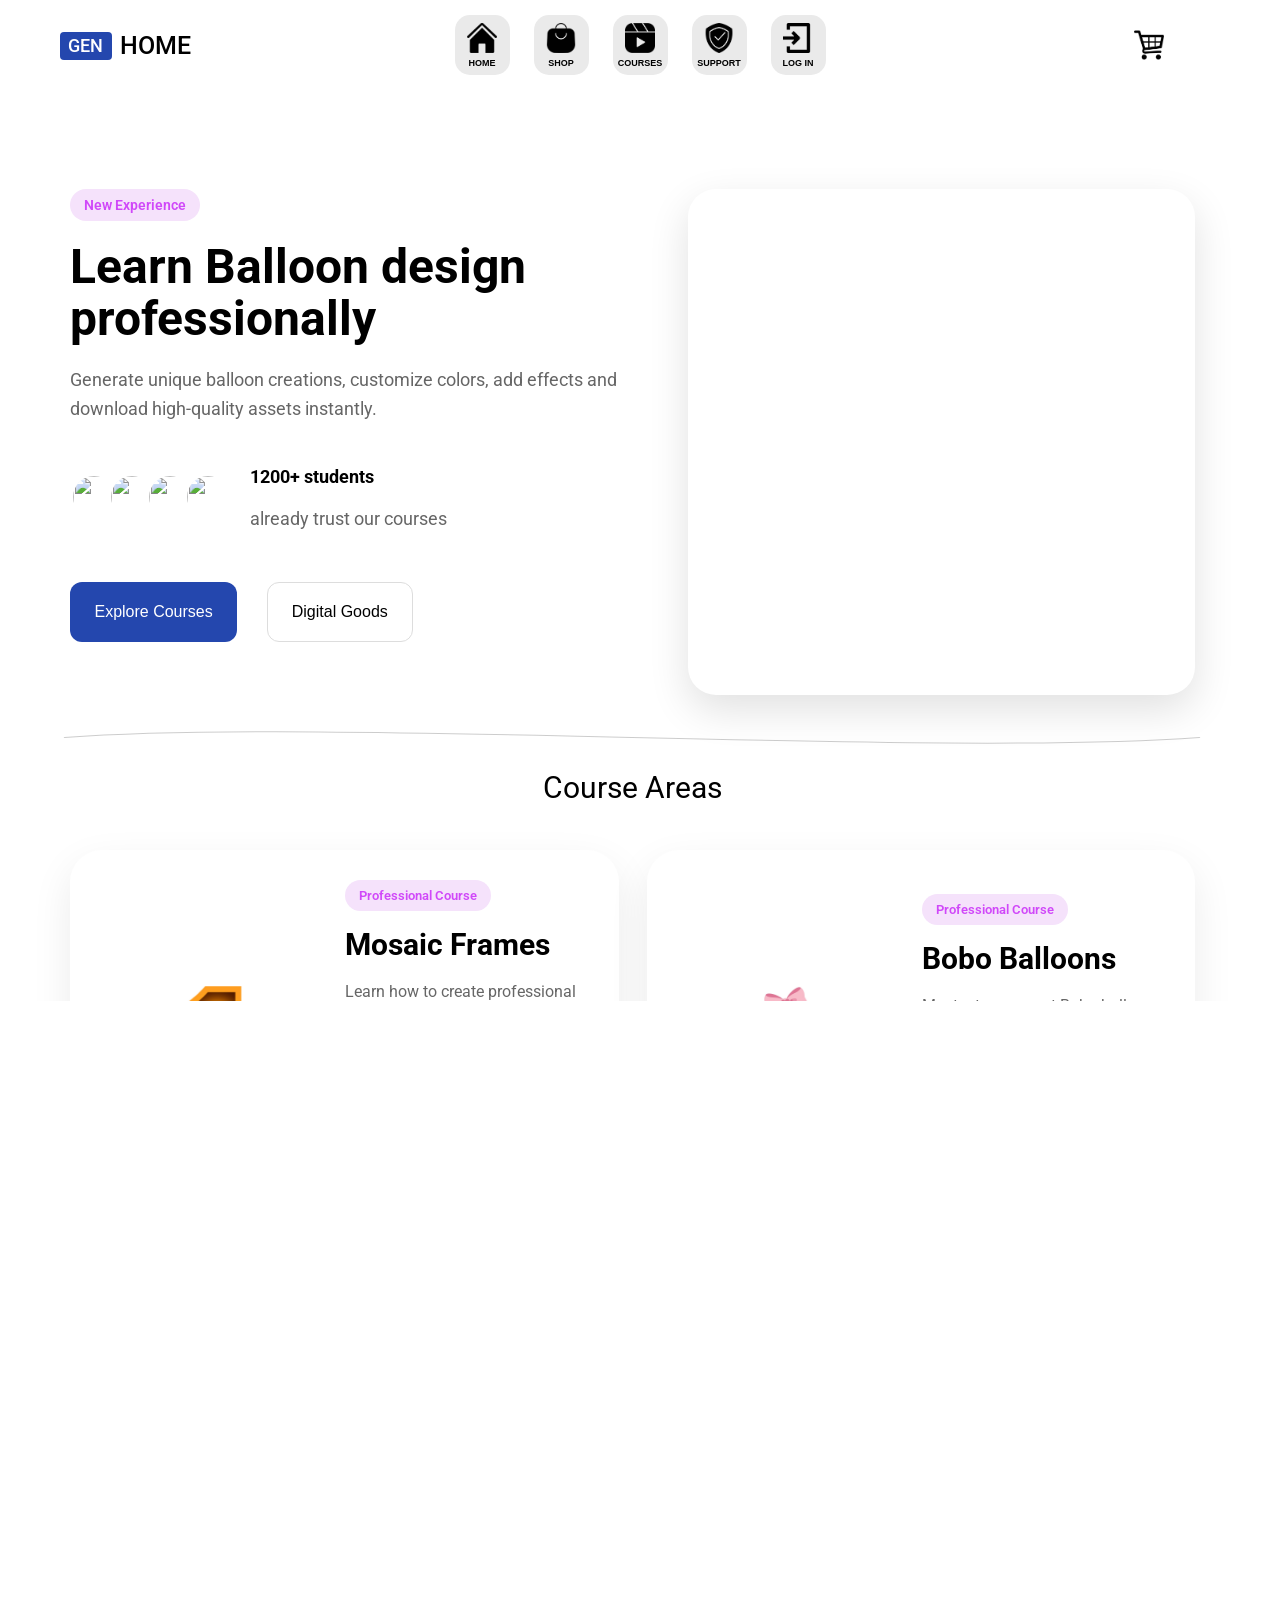
==== commit 0476d881: "Update index.html" ====
--- a/index.html
+++ b/index.html
@@ -169,7 +169,7 @@
   <div class="course-area-card">
 
     <div class="course-area-image">
-      <img src="genballoon/mosaic.webp" alt="Mosaic Frames">
+      <img src="mosaic.webp" alt="Mosaic Frames">
     </div>
 
     <div class="course-area-content">
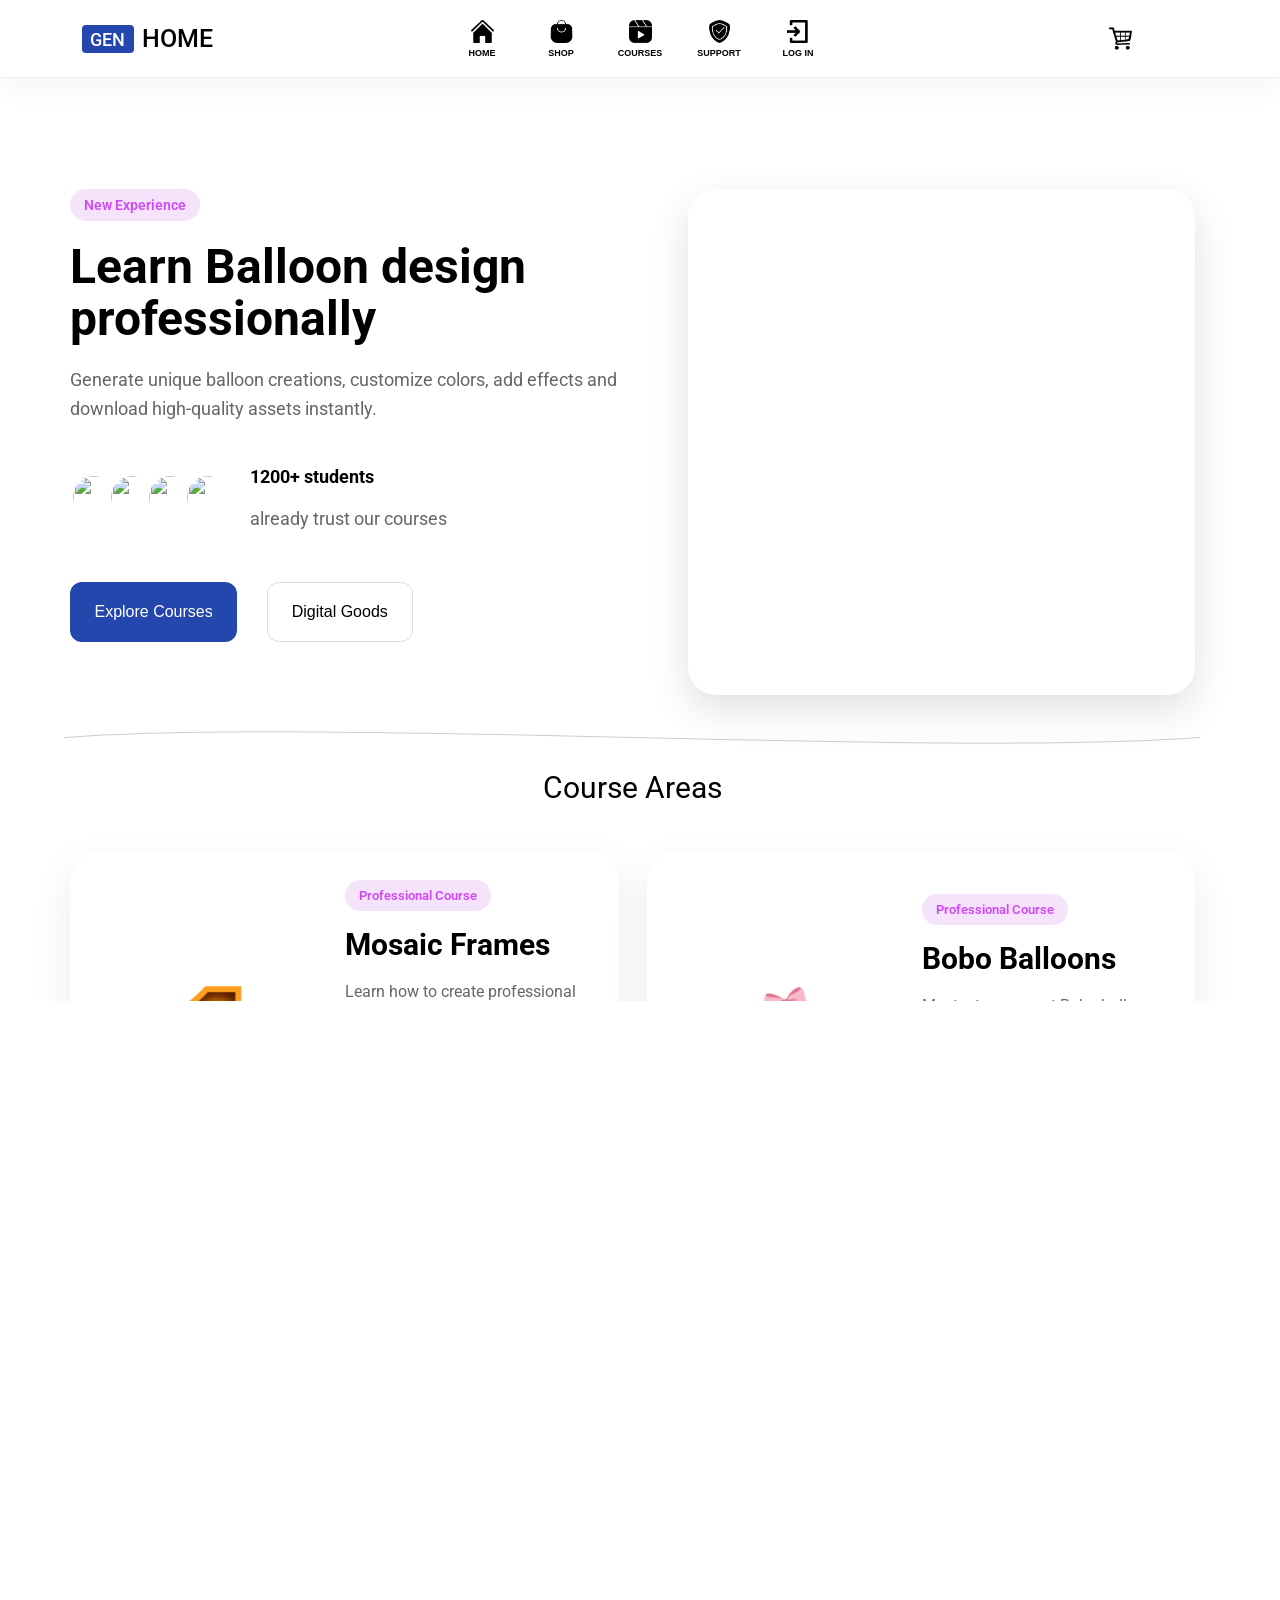
==== commit d43e8c0b: "Update index.html" ====
--- a/index.html
+++ b/index.html
@@ -25,7 +25,7 @@
 
     <script defer src="js/header.js"></script>
     <script defer src="js/confetti.js"></script>
-    <script src="js/cart.js"></script>
+    <script defer src="js/cart.js"></script>
 
     <script src="https://cdn.jsdelivr.net/npm/@supabase/supabase-js@2"></script>
     <script src="js/supabase.js"></script>
@@ -79,9 +79,10 @@
         </div>
       </div>
       <div class="cart">
-        <button class="cart-button">
-         <img src="icons/cart-2.png"> 
-          </button>
+        <button class="cart-button" onclick="window.location.href='cart.html'">
+          <img src="icons/cart-2.png">
+          <span class="cart-badge">0</span>
+        </button>
       </div>
     </header>
 
@@ -169,7 +170,7 @@
   <div class="course-area-card">
 
     <div class="course-area-image">
-      <img src="mosaic.webp" alt="Mosaic Frames">
+      <img src="/mosaic.webp" alt="Mosaic Frames">
     </div>
 
     <div class="course-area-content">
@@ -198,8 +199,8 @@
 
       </div>
 
-      <button class="showcase-primary">
-        Learn More
+      <button class="showcase-primary" onclick="location.href='course.html?slug=mosaic-frames'">
+          Learn More
       </button>
 
     </div>
--- a/styles/header.css
+++ b/styles/header.css
@@ -1,23 +1,24 @@
-header {
-  height: 90px;
-  
-  display: flex;
-  flex-direction: row;
-  justify-content: space-between;
-  align-items: center;
-
-  position: fixed;
-  top: 0;
-  left: 0;
-  right: 0;
-
-  padding-top: 0;
-
-  z-index: 100;
-
-  background-color: rgb(255, 255, 255);
-  /*border-radius: 0px 0px 15px 15px;
-  box-shadow: 5px 5px 5px 5px rgba(-10, 0.15, 0.15, 0.08);*/
+header{
+  height: 78px;
+  display:flex;
+  align-items:center;
+  justify-content:space-between;
+
+  position:fixed;
+  top:0;
+  left:0;
+  right:0;
+
+  padding:0 22px;
+
+  z-index:100;
+
+  background:rgba(255,255,255,0.85);
+  backdrop-filter:blur(12px);
+
+  border-bottom:1px solid rgba(0,0,0,0.06);
+
+  box-shadow:0 10px 30px rgba(0,0,0,0.04);
 }
 
 .header-burger-btn {
@@ -27,7 +28,7 @@
   height: 40px;
   border: none;
   background-color: transparent;
-  margin-left: 22px;
+  margin-left: 2px;
   z-index: 2;
 
   -webkit-tap-highlight-color: transparent;
@@ -156,7 +157,7 @@
   justify-content: center;
   width: 55px;
   height: 60px;
-  background-color: rgb(234, 234, 234);
+  background-color: rgb(255, 255, 255);
   border-width: 0;
   border-radius: 15px;
   margin-left: 12px;
@@ -166,15 +167,15 @@
 }
 
 .menu-button img{
-  height: 30px;
+  height: 23px;
 }
 
 .menu-button:hover {
-  background-color: rgb(252, 225, 157);
+  background-color: #f5e2fb;
 }
 
 .menu-button.active {
-  background-color: rgb(252, 225, 157); 
+  background-color: #f5e2fb; 
   cursor: default; 
 }
 
@@ -193,7 +194,7 @@
 }
 
 .cart-button {
-  width: 55px;
+  width: 60px;
   height: 60px;
   font-size: 9px;
   font-weight: 700;
@@ -213,7 +214,21 @@
 }
 
 .cart-button img {
-  height: 30px;
+  height: 23px;
+}
+
+.cart-badge {
+  display: none;
+  position: absolute;
+  top: 50%;
+  transform: translateY(-50%);
+  right: 0px;
+  color: #111;
+  font-size: 20px;
+  font-weight: 500;
+  pointer-events: none;
+  line-height: 1;
+  padding-right: 10px;
 }
 
 @media (max-width: 900px) {
@@ -239,6 +254,7 @@
 
   .cart {
     width: 140px;
+    justify-content: flex-end;
   }
 
   .profile-button {
--- a/styles/course-areas.css
+++ b/styles/course-areas.css
@@ -210,7 +210,6 @@
   }
 
   .showcase-primary{
-    padding:0 20px;
     font-size:14px;
   }
 }
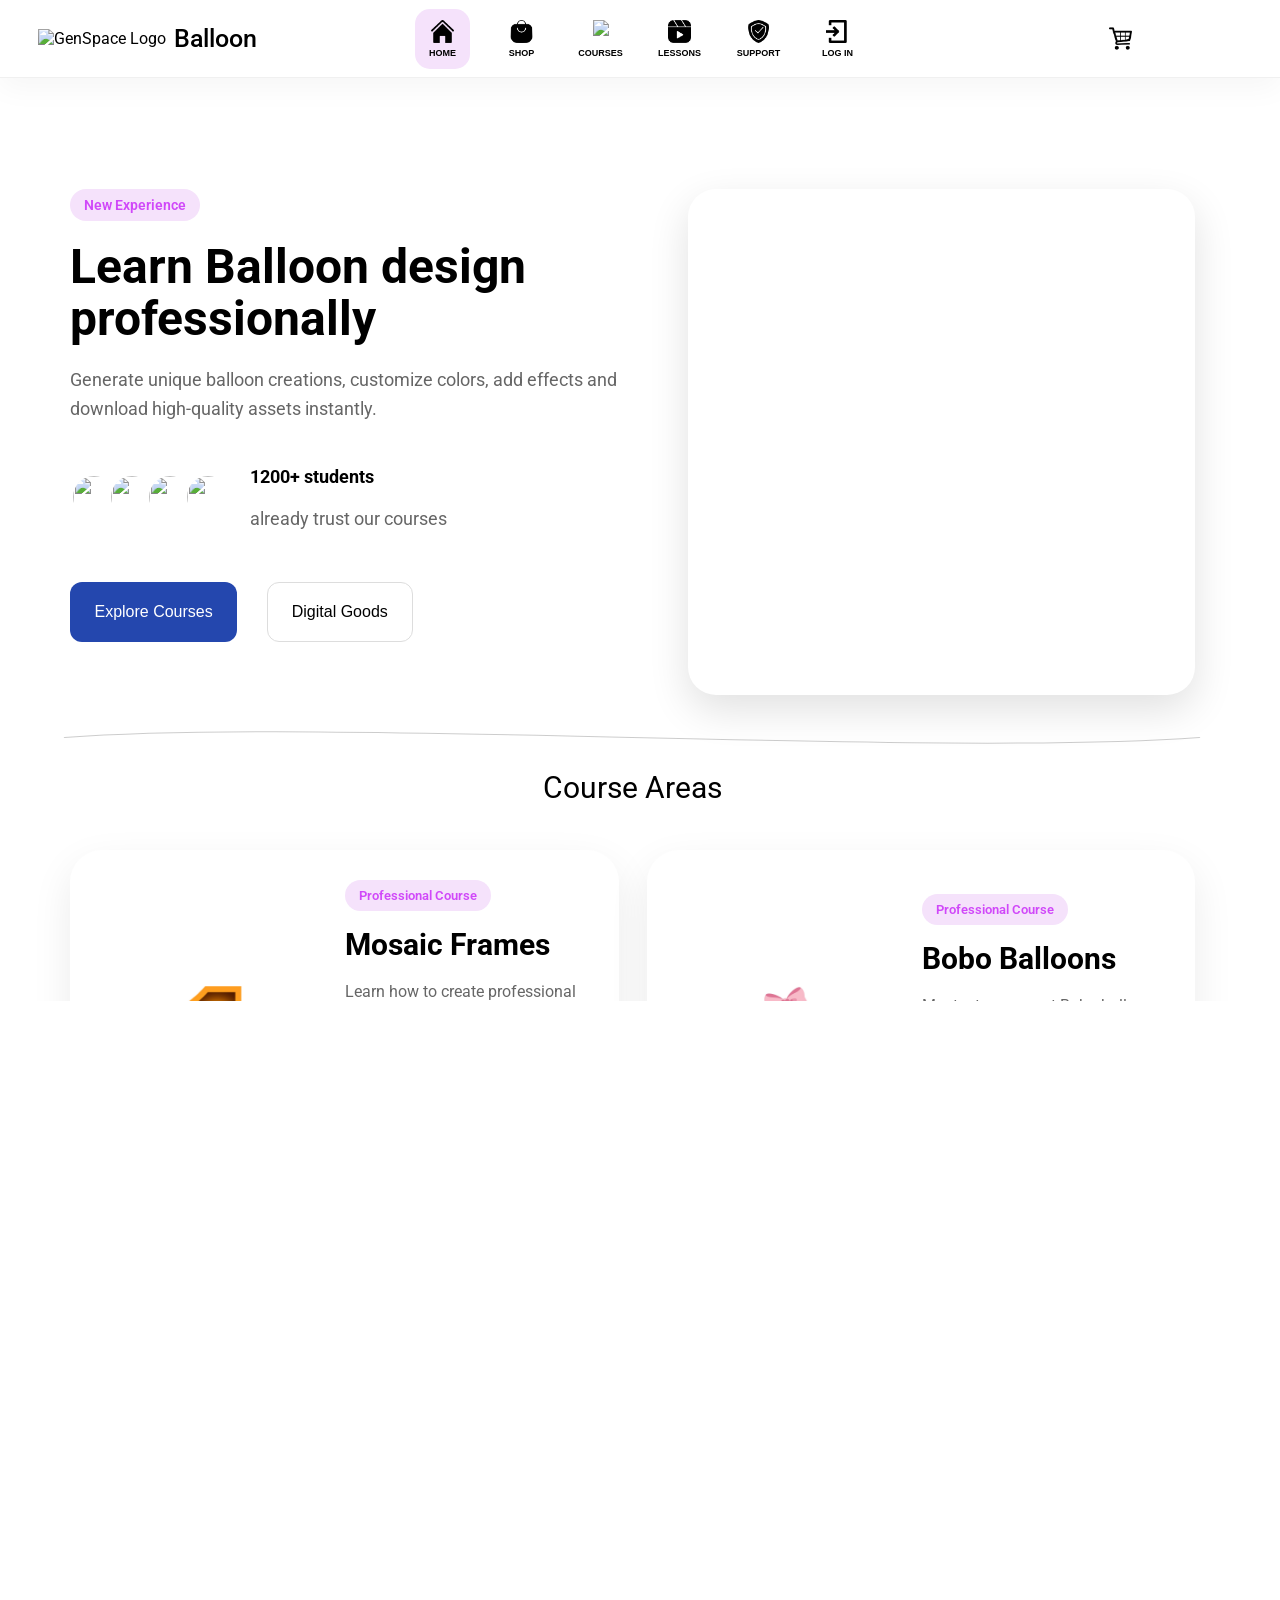
==== commit 6d3b3c15: "Change greeting from 'Hello' to 'Goodbye'" ====
--- a/index.html
+++ b/index.html
@@ -30,6 +30,8 @@
     <script src="https://cdn.jsdelivr.net/npm/@supabase/supabase-js@2"></script>
     <script src="js/supabase.js"></script>
     <script defer src="js/home-products.js"></script>
+
+    <script defer src="js/auth-menu.js"></script>
   </head>
   <body>
     <header class="header">
@@ -38,17 +40,18 @@
       </button>
       <div class="logo" id="logo">
         <div>
-          <div class="logo-txt">
+          <img src="icons/logo.jpeg" alt="GenSpace Logo" class="logo-img">
+          <!--<div class="logo-txt">
             <p>GEN</p>
-          </div>
+          </div>-->
         </div>
         <div class="page-name">
-          <p>HOME</p>
+          <p>Balloon</p>
         </div>
       </div>
       <div class="menu-buttons-row">
         <div class="menu-button-box">
-          <button class="menu-button" onclick="window.location.href='index.html';">
+          <button class="menu-button active" onclick="window.location.href='index.html';">
             <img src="icons/home.png">
             HOME
           </button>
@@ -59,23 +62,29 @@
             SHOP
           </button>
       </div>
-        <div class="menu-button-box">
-          <button class="menu-button" onclick="window.location.href='course-catalog.html';">
-            <img src="icons/courses.png">
+      <div class="menu-button-box education-icon">
+          <button class="menu-button menu-button-education" onclick="window.location.href='course-catalog.html';">
+            <img src="icons/education.webp">
             COURSES
           </button>
         </div>
         <div class="menu-button-box">
+          <button class="menu-button" onclick="window.location.href='lessons-catalog.html';">
+            <img src="icons/courses.png">
+            LESSONS
+          </button>
+        </div>
+        <div class="menu-button-box" onclick="window.location.href='support.html';">
           <button class="menu-button">
             <img src="icons/support.png">
             SUPPORT
           </button>
         </div>
         <div class="menu-button-box">
-          <button class="menu-button" onclick="window.location.href='auth.html';">
-            <img src="icons/log in.png">
-            LOG IN
-          </button>
+            <button class="menu-button" id="auth-menu-button">
+                <img id="auth-menu-icon" src="icons/log in.png">
+                <span id="auth-menu-text">LOG IN</span>
+            </button>
         </div>
       </div>
       <div class="cart">
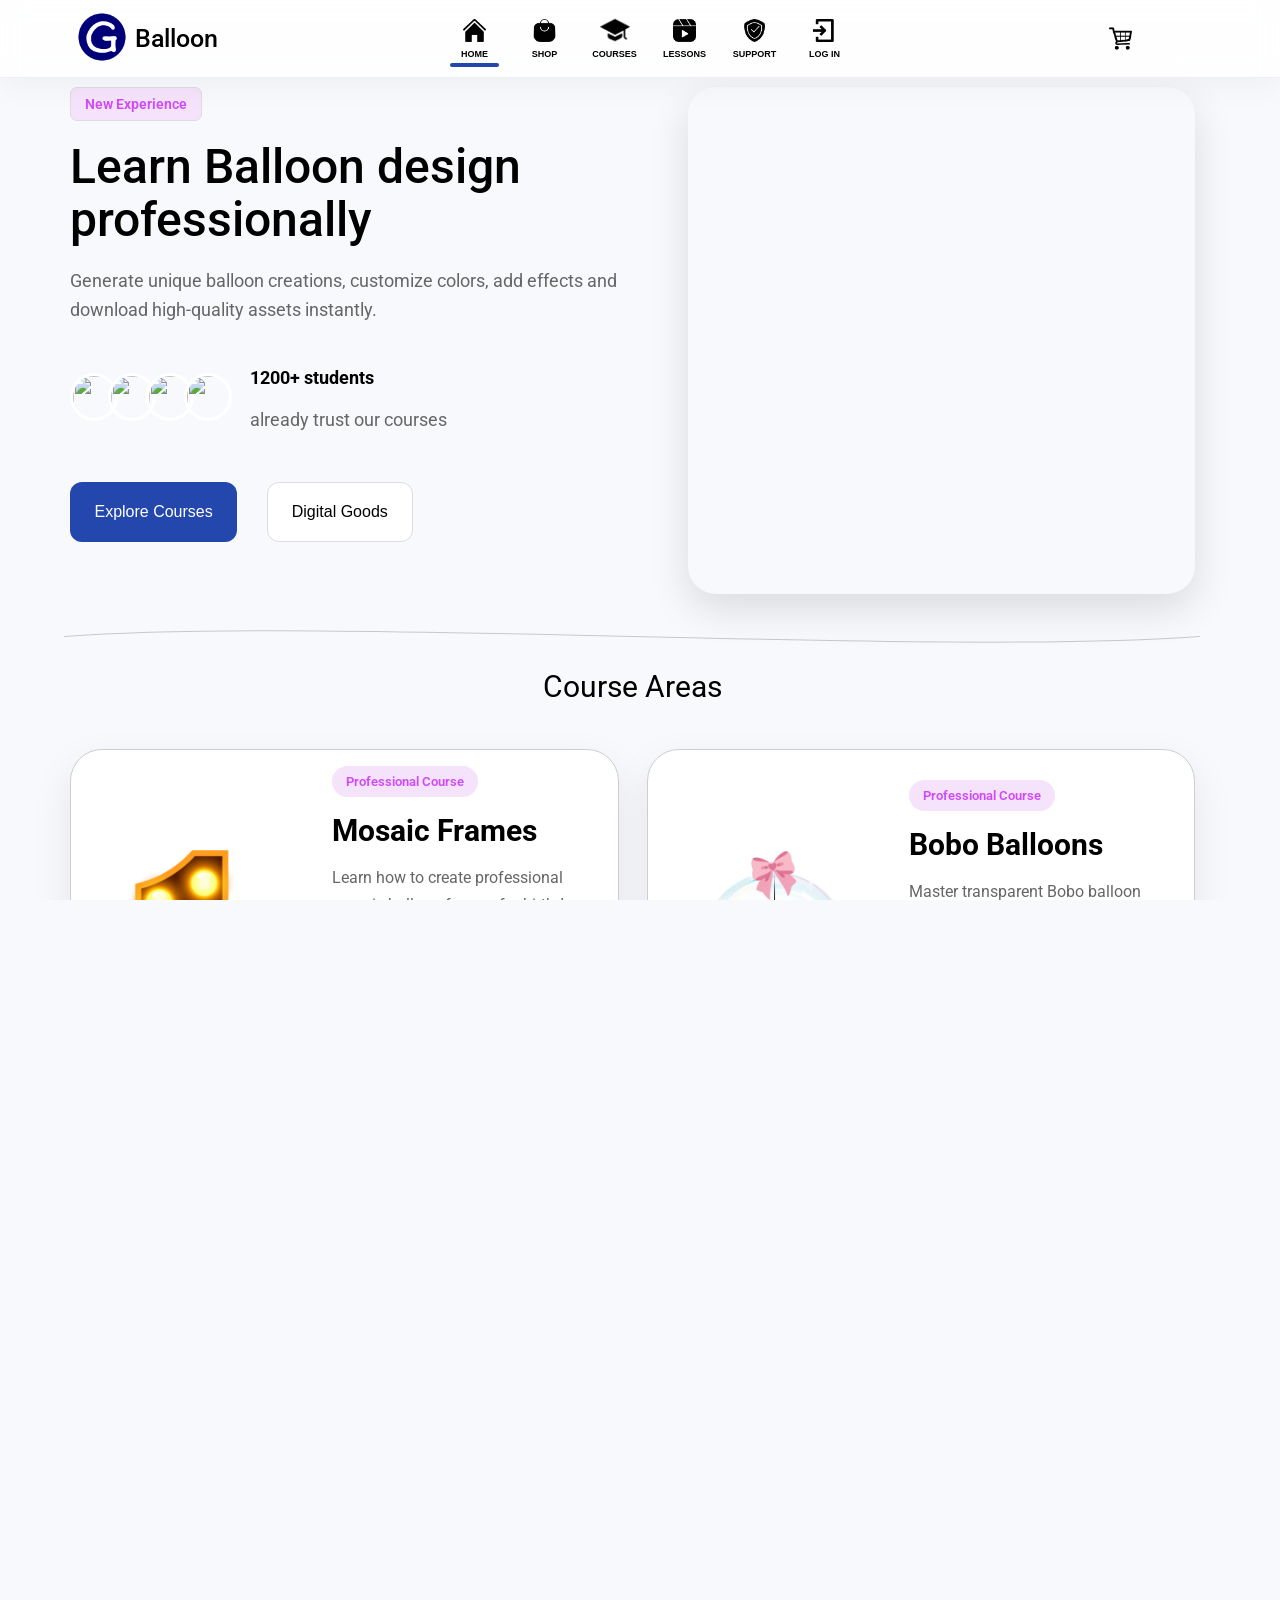
==== commit cf017056: "Update index.html" ====
--- a/index.html
+++ b/index.html
@@ -179,7 +179,7 @@
   <div class="course-area-card">
 
     <div class="course-area-image">
-      <img src="/mosaic.webp" alt="Mosaic Frames">
+      <img src="mosaic.webp" alt="Mosaic Frames">
     </div>
 
     <div class="course-area-content">
--- a/styles/header.css
+++ b/styles/header.css
@@ -25,35 +25,51 @@
   display: none;
   position: relative;
   width: 100px;
-  height: 40px;
+  height: 44px;
   border: none;
-  background-color: transparent;
-  margin-left: 2px;
+  background: transparent;
+  margin-left: 0px;
   z-index: 2;
-
   -webkit-tap-highlight-color: transparent;
 }
 
 .header-burger-btn span {
   position: absolute;
-  width: 30px;
+  width: 24px;
   height: 3px;
-  background-color: black;
-  left: 5px;
-  top: 18.5px; /* (Высота кнопки 40 - высота палочки 3) / 2 */
-  transition: transform .5s, opacity .5s, background-color .5s;
+  border-radius: 999px;
+  background: #111;
+
+  left: 10px;
+  top: 20px;
+
+  transition: transform .35s ease,
+              opacity .35s ease,
+              background-color .35s ease;
 }
 
 .header-burger-btn span:nth-child(1){
-  transform: translateY(-10px);
+  transform: translateY(-7px);
 }
 
 .header-burger-btn span:nth-child(2){
-  transform: translateY(0px);
+  transform: translateY(0);
 }
 
 .header-burger-btn span:nth-child(3){
-  transform: translateY(10px);
+  transform: translateY(7px);
+}
+
+.header-burger-btn span:nth-child(1){
+  transform: translateY(-8px);
+}
+
+.header-burger-btn span:nth-child(2){
+  transform: translateY(0);
+}
+
+.header-burger-btn span:nth-child(3){
+  transform: translateY(8px);
 }
 
 .header.open .header-burger-btn span {
@@ -132,6 +148,12 @@
   height: 30px;
 }
 
+.logo-img {
+  height: 50px;
+  border-radius: 50%;
+  object-fit: cover;
+}
+
 .page-name {
   font-size: 25px;
   font-weight: 500;
@@ -147,19 +169,22 @@
   align-items: center;
 }
 
+.menu-button-box {
+  max-width: 70px;
+}
+
 .menu-button {
   font-size: 9px;
   font-weight: 700;
   display: flex;
   flex-direction: column;
-  row-gap: 5px;
-  align-items: center;
-  justify-content: center;
-  width: 55px;
-  height: 60px;
-  background-color: rgb(255, 255, 255);
+  row-gap: 7px;
+  align-items: center;
+  justify-content: center;
+  width: 65px;
+  height: 45px;
+  background: transparent;
   border-width: 0;
-  border-radius: 15px;
   margin-left: 12px;
   margin-right: 12px;
   transition:0.5s;
@@ -170,13 +195,49 @@
   height: 23px;
 }
 
-.menu-button:hover {
-  background-color: #f5e2fb;
-}
-
-.menu-button.active {
-  background-color: #f5e2fb; 
-  cursor: default; 
+.menu-button-education {
+  row-gap: 4px;
+  width: 65px;
+  margin-bottom: 3px;
+}
+
+.education-icon img{
+  height:30px;
+}
+
+.menu-button{
+    position: relative;
+    overflow: visible;
+    transition: color .3s ease;
+}
+
+.menu-button::after{
+    content: "";
+    position: absolute;
+    left: 8px;
+    bottom: -6px;
+
+    width: calc(100% - 16px);
+    height: 4px;
+
+    background: rgb(36, 71, 174);
+    border-radius: 999px;
+
+    transform: scaleX(0);
+    transform-origin: left;
+    transition: transform .35s ease;
+}
+
+.menu-button:hover::after{
+    transform: scaleX(1);
+}
+
+.menu-button.active::after{
+    transform: scaleX(1);
+}
+
+.menu-button.active{
+    cursor: default;
 }
 
 .cart {
@@ -203,7 +264,7 @@
   row-gap: 5px;
   align-items: start;
   justify-content: center;
-  background-color: rgb(255, 255, 255);
+  background-color: transparent;
   border-width: 0;
   border-radius: 15px;
   margin-left: 12px;
@@ -261,6 +322,10 @@
     height: 40px;
     width: 40px;
     border-radius: 10px;
+  }
+
+  .menu-button{
+    margin:0;
   }
 
   .menu-buttons-row {
@@ -291,10 +356,16 @@
     border-color: rgb(238, 238, 238);
   }
 
-  .menu-button-box {
-    margin-top: 15px;
-    margin-left: 2px;
-  }
+  .menu-button-box{
+    width:100%;
+    max-width:none;
+
+    display:flex;
+    justify-content:center;
+
+    margin-top:15px;
+    margin-left:0;
+}
 
   .header.open .menu-buttons-row{
     transform: translateX(100%);
--- a/styles/general.css
+++ b/styles/general.css
@@ -14,7 +14,8 @@
 
 body {
   font-family: Roboto, arial;
-  margin-top: 8%;
+  margin-top: 0px;
+  background:#f7f9fc;
 
   -webkit-user-select: none;
   user-select: none;
--- a/styles/showcase-test.css
+++ b/styles/showcase-test.css
@@ -25,7 +25,8 @@
 
   padding:8px 14px;
 
-  border-radius:999px;
+  border-radius:7px;
+  border:1px solid #ddd;
 
   background:#f5e2fb;
   color:#d048f9;
@@ -40,6 +41,7 @@
   font-size:48px;
   line-height:1.1;
   margin:0 0 20px;
+  font-weight:500;
 }
 
 .showcase-left p{
@@ -217,4 +219,4 @@
     display:none;
   }
 
-}+}
--- a/styles/course-areas.css
+++ b/styles/course-areas.css
@@ -1,3 +1,15 @@
+.area-name{
+  width:90%;
+  height:30px;
+  margin-left:6%;
+  margin-right: auto;
+  margin-top:8%;
+  align-items:center;
+  display:flex;
+  font-size: 30px;
+  font-weight: 500;
+}
+
 .course-areas{
   width:90%;
   max-width:1400px;
@@ -18,7 +30,10 @@
   padding:30px;
 
   background:white;
-
+  padding: 16px;
+  background-color: rgb(255, 255, 255);
+  border: 1px solid rgb(205, 205, 211);
+  box-shadow: rgba(0, 0, 0, 0.15) 0px 4px 15px;
   border-radius:32px;
 
   box-shadow:
@@ -130,7 +145,36 @@
   font-size:16px;
 }
 
+.course-actions{
+  display:flex;
+  align-items:center;
+  gap:18px;
+  margin-top:20px;
+}
+
+.course-price{
+  display:flex;
+  align-items:flex-end;
+  gap:8px;
+}
+
+.old-price{
+  font-size:16px;
+  color:#999;
+  text-decoration:line-through;
+}
+
+.new-price{
+  font-size:28px;
+  font-weight:700;
+  color:#111;
+}
+
 @media (max-width:900px){
+
+  .area-name{
+    margin-top:25%;
+  }
 
   .course-areas{
     grid-template-columns:1fr;
@@ -210,6 +254,19 @@
   }
 
   .showcase-primary{
+    padding:0 20px;
     font-size:14px;
   }
-}
+
+  .course-actions{
+  gap:12px;
+}
+
+.old-price{
+  font-size:13px;
+}
+
+.new-price{
+  font-size:22px;
+}
+}
